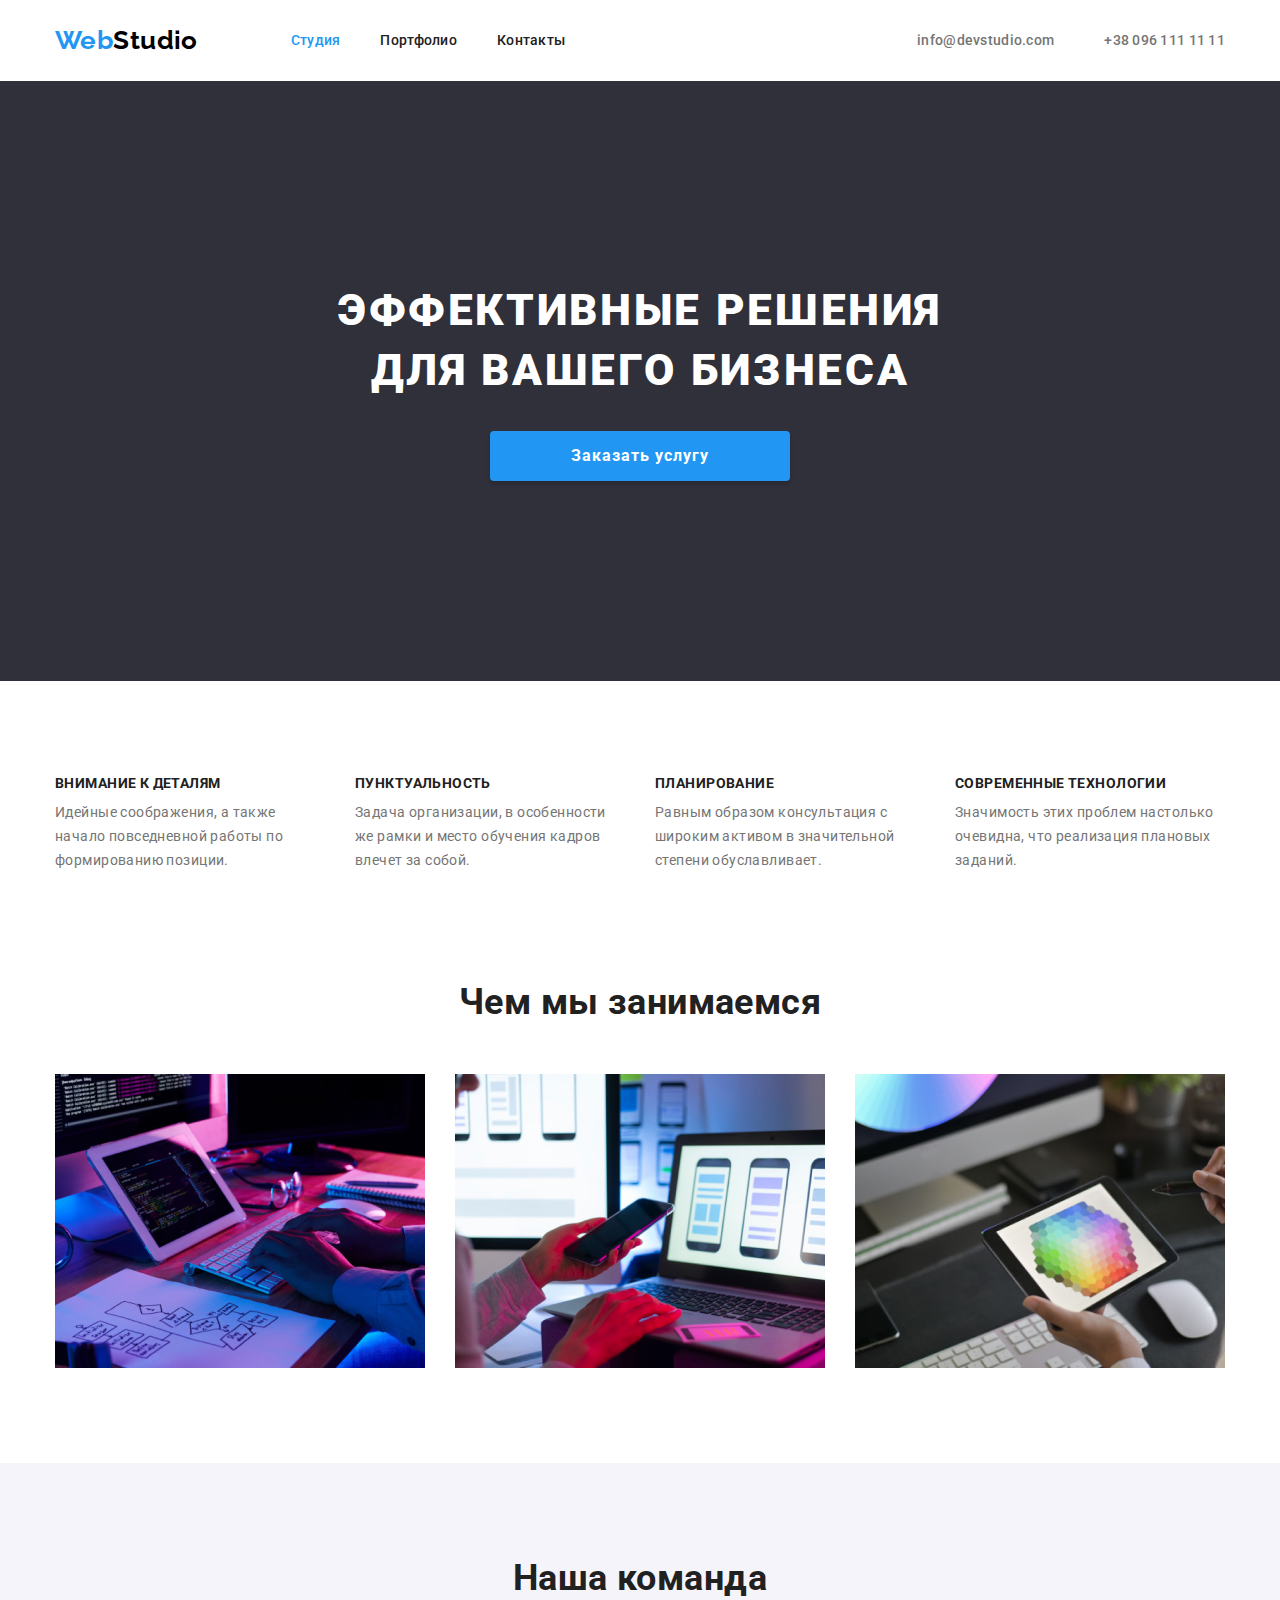
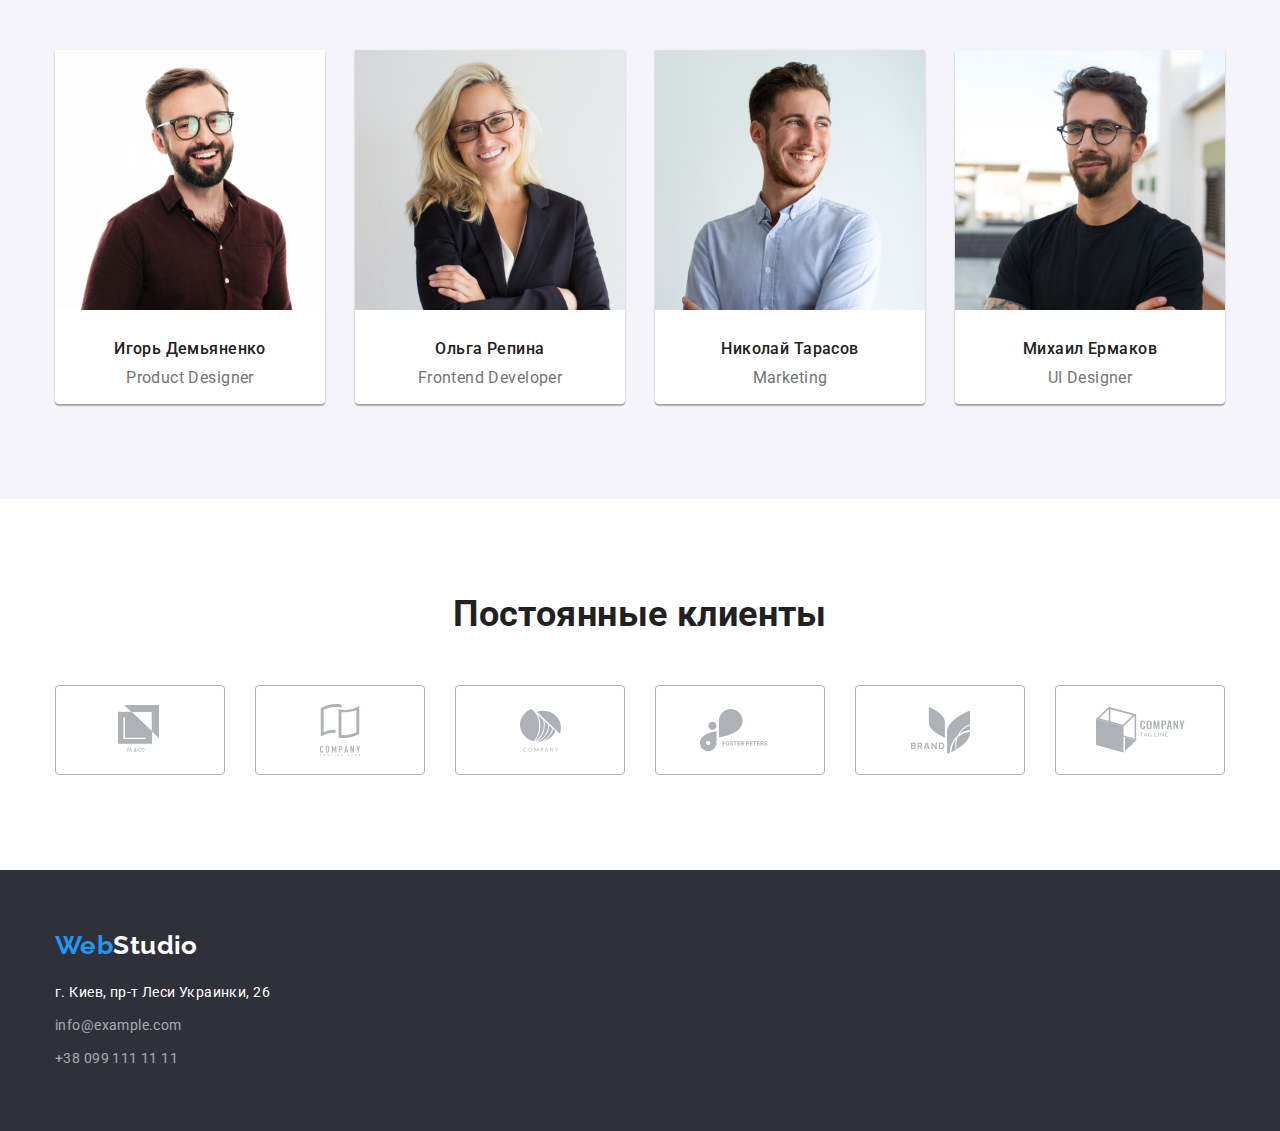
==== index.html @ 456f7685 "1" ====
<!DOCTYPE html>
<html lang="ru">
  <head>
    <meta charset="UTF-8" />
    <meta name="viewport" content="width=device-width, initial-scale=1.0" />
    <title>Студия</title>
    <link href="https://fonts.googleapis.com/css2?family=Raleway:wght@700&family=Roboto:wght@400;500;700;900&display=swap"
      rel="stylesheet">
    <link rel="stylesheet" href="https://cdnjs.cloudflare.com/ajax/libs/modern-normalize/1.0.0/modern-normalize.css">
    <link rel="stylesheet" href="./css/styles.css">
  </head>
  <body>
    <!--Шапка сайта-->
    <header class="header">
      <div class="container header-container">
        <nav class="navigation">
          <a href="./index.html" class="logo-header"><span class="accent-logo">Web</span>Studio</a>
          <ul class="site-nav list">
            <li class="site-nav-item">
              <a href="./index.html" class="link current">Студия</a>
            </li>
            <li class="site-nav-item">
              <a href="./portfolio.html" class="link">Портфолио</a>
            </li>
            <li class="site-nav-item">
              <a href="" class="link">Контакты</a>
            </li>          
          </ul>
        </nav>
        <ul class="contacts-header list">
          <li class="contacts-header-item"><a href="mailto:info@devstudio.com" class="link">info@devstudio.com</a></li>
          <li class="contacts-header-item"><a href="tel:+380961111111" class="link">+38 096 111 11 11</a></li>
        </ul>
      </div>
    </header>
    <main>
      <!--Герой-->
      <section class="section-hero">
        <h1 class="hero-title">
          Эффективные решения<br />
          для вашего бизнеса
        </h1>
        <a href="" class="button-hero">Заказать услугу</a>
      </section>
      <!--Особенности (скрытый заголовок )-->
      <section class="section">
        <div class="container">
          <h2 class="visually-hidden">особенности</h2>
          <ul class="features list">
            <li class="features-item">
              <h3 class="title">Внимание к деталям</h3>
              <p class="features-text">
                Идейные соображения, а также начало повседневной работы по
                формированию позиции.
              </p>
            </li>
            <li class="features-item">
              <h3 class="title">Пунктуальность</h3>
              <p class="features-text">
                Задача организации, в особенности же рамки и место обучения кадров
                влечет за собой.
              </p>
            </li>
            <li class="features-item">
              <h3 class="title">Планирование</h3>
              <p class="features-text">
                Равным образом консультация с широким активом в значительной
                степени обуславливает.
              </p>
            </li>
            <li class="features-item">
              <h3 class="title">Современные технологии</h3>
              <p class="features-text">
                Значимость этих проблем настолько очевидна, что реализация
                плановых заданий.
              </p>
            </li>
          </ul>
        </div>
      </section>
      <!--Чем мы занимаемся-->
      <section class="section work">
        <div class="container">      
          <h2 class="section-title">Чем мы занимаемся</h2>
          <ul class="list work-grid">
            <li class="grid-item work-item">
              <img
                src="./images/what-are-we-doing-1.jpg"
                alt="верстка сайтов"
                width="370"
                height="294"
              />
            </li>
            <li class="grid-item work-item">
              <img
                src="./images/what-are-we-doing-2.jpg"
                alt="дизайн для мобильных приложений"
                width="370"
                height="294"
              />
            </li>
            <li class="grid-item work-item">
              <img
                src="./images/what-are-we-doing-3.jpg"
                alt="цветовой дизайн"
                width="370"
                height="294"
              />
            </li>
          </ul>
        </div>
      </section>
      <!--наша команда-->
      <section class="section team">
        <div class="container">
          <h2 class="section-title">Наша команда</h2>
          <ul class="list team-grid">
            <li class="team-card  team-item">
              <img
                src="./images/our-team-1.jpg"
                alt="фото игоря демьяненко"
                width="270"
                height="260" class="team-img"
              />
              <h3 class="team-name">Игорь Демьяненко</h3>
              <p class="position">Product Designer</p>
            </li>
            <li class="team-card team-item">
              <img
                src="./images/our-team-2.jpg"
                alt="фото ольги репиной"
                width="270"
                height="260" class="team-img"
              />
              <h3 class="team-name">Ольга Репина</h3>
              <p class="position">Frontend Developer</p>
            </li>
            <li class="team-card  teamitem">
              <img
                src="./images/our-team-3.jpg"
                alt="фото николая тарасова"
                width="270"
                height="260" class="team-img"
              />
              <h3 class="team-name">Николай Тарасов</h3>
              <p class="position">Marketing</p>
            </li>
            <li class="team-card team-item">
              <img
                src="./images/our-team-4.jpg"
                alt="фото михаила ермакова"
                width="270"
                height="260" class="team-img"
              />
              <h3 class="team-name">Михаил Ермаков</h3>
              <p class="position">UI Designer</p>
            </li>
          </ul>
        </div>
      </section>
      <!-- клиенты -->
      <section class="section clients">
        <div class="container">
          <h2 class="section-title">Постоянные клиенты</h2>
          <ul class="list clients-flex">
            <li class="clients-items"><a href=""><img src="./images/logo 1.svg" alt="лого ya&co"></a></li>
            <li class="clients-items"><a href=""><img src="./images/logo 2.svg" alt="лого company tagline here"></a></li>
            <li class="clients-items"><a href=""><img src="./images/logo 3.svg" alt="лого company"></a></li>
            <li class="clients-items"><a href=""><img src="./images/logo 4.svg" alt="лого foster peters"></a></li>
            <li class="clients-items"><a href=""><img src="./images/logo 5.svg" alt="лого brand"></a></li>
            <li class="clients-items"><a href=""><img src="./images/logo 6.svg" alt="лого company tag line"></a></li>
          </ul>
        </div>  
      </section>
    </main>
    <!--Футер-->
    <footer class="footer">
      <div class="container"> 
        <a href="./index.html" class="logo-footer"><span class="accent-logo">Web</span>Studio</a>
        <address class="address-footer">
          <p class="address address-footer-item">г. Киев, пр-т Леси Украинки, 26</p>
          <a href="mailto:info@devstudio.com" class="link address-footer-item">info@example.com</a>
          <a href="tel:+380961111111" class="link address-footer-item">+38 099 111 11 11</a>
        </address>
      </div>
    </footer>
  </body>
</html>
---- css/styles.css ----
html {
  box-sizing: border-box;
}
*,
*::before,
*::after {
  box-sizing: inherit;
}

img {
  display: block;
  max-width: 100%;
  height: auto;
}

h1,
h2,
h3,
p {
  margin-top: 0;
}

:root {
  --text-color: #757575;
  --title-text-color: #212121;
  --bg-dark-color: #2f303a;
  --bg-team-portfolio-filters: #f5f4fa;
  --bg-color: #ffffff;
  --footer-contacts: rgba(255, 255, 255, 0.6);
  --accent-color: #2196f3;
  --hero-text-color: #ffffff;
  --white-logo: #ffffff;
  --black-logo: #000000;
  --lain-color: #ececec;
  --clients-color: #afb1b8;
}

.visually-hidden {
  position: absolute !important;
  clip: rect(1px 1px 1px 1px);
  clip: rect(1px, 1px, 1px, 1px);
  padding: 0 !important;
  border: 0 !important;
  height: 1px !important;
  width: 1px !important;
  overflow: hidden;
}

body {
  background-color: var(--bg-color);
  color: var(--text-color);

  font-family: roboto, sans-serif;
  letter-spacing: 0.03em;
  font-size: 14px;
  line-height: 1.71;
}
.list {
  padding: 0;
  margin: 0;
  list-style: none;
}

.container {
  width: 1200px;
  padding-left: 15px;
  padding-right: 15px;
  margin-right: auto;
  margin-left: auto;
}

/* header */

.header {
  padding-top: 25px;
  padding-bottom: 25px;
}

.lain-header {
  border-bottom: 1px solid var(--lain-color);
}

.header-container {
  display: flex;
  justify-content: space-between;
  align-items: center;
  border-color: #2d1e79;
}

.navigation {
  display: flex;
  align-items: center;
}
.logo-header {
  margin-right: 93px;

  color: var(--black-logo);

  font-family: raleway, sans-serif;
  font-weight: 700;
  font-size: 26px;
  line-height: 1.19;
  text-decoration: none;
}

.accent-logo {
  color: var(--accent-color);
}

.site-nav {
  display: inline-flex;
}

.site-nav-item:not(:last-child) {
  margin-right: 40px;
}

.site-nav .link {
  color: var(--title-text-color);

  font-weight: 500;
  font-size: 14px;
  line-height: 1.14;
  letter-spacing: 0.02em;
  text-decoration: none;
}
.site-nav .link:hover,
.site-nav .link:focus {
  color: var(--accent-color);
}
.site-nav .link.current {
  color: var(--accent-color);
}

.contacts-header {
  display: flex;
}

.contacts-header-item:not(:last-child) {
  margin-right: 50px;
}
.contacts-header .link {
  color: var(--text-color);

  font-weight: 500;
  font-size: 14px;
  line-height: 1.14;
  letter-spacing: 0.02em;
  text-decoration: none;
}
.contacts-header .link:hover,
.contacts-header .link:focus {
  color: var(--accent-color);
}

/* footer */
.footer {
  padding-top: 60px;
  padding-bottom: 60px;

  background-color: var(--bg-dark-color);

  font-size: 14px;
  line-height: 1.71;
}

.logo-footer {
  display: inline-block;
  margin-bottom: 20px;

  color: var(--white-logo);

  font-family: raleway, sans-serif;
  font-weight: 700;
  font-size: 26px;
  line-height: 1.19;
  text-decoration: none;
}

.address {
  color: #ffffff;

  font-style: normal;
}
.address-footer {
  display: flex;
  flex-direction: column;
}

.address-footer-item:not(:last-child) {
  margin-bottom: 9px;
}
.address-footer .link {
  color: var(--footer-contacts);

  text-decoration: none;
  font-style: normal;
}

.address-footer .link:hover,
.address-footer .link:focus {
  color: var(--accent-color);
}

/* Стили для "Студия" */

/* HERO */
.section-hero {
  padding-top: 200px;
  padding-bottom: 200px;

  background-color: var(--bg-dark-color);

  text-align: center;
}
.hero-title {
  margin-top: 0;
  margin-bottom: 30px;

  color: var(--hero-text-color);

  font-weight: 900;
  font-size: 44px;
  line-height: 1.36;
  letter-spacing: 0.06em;
  text-transform: uppercase;
}
.button-hero {
  display: inline-block;
  padding: 10px 32px;
  box-shadow: 0px 4px 4px rgba(0, 0, 0, 0.15);
  border-radius: 4px;
  min-width: 300px;

  color: var(--hero-text-color);
  background-color: var(--accent-color);

  font-weight: 700;
  font-size: 16px;
  line-height: 1.87;
  align-items: center;
  letter-spacing: 0.06em;
  text-decoration: none;
}

/* Section */

.section {
  padding-bottom: 95px;
  padding-top: 95px;
}

.section-title {
  margin-bottom: 50px;

  color: var(--title-text-color);

  font-weight: 700;
  font-size: 36px;
  line-height: 1.16;
  text-align: center;
}

/* Features */
.features {
  display: flex;
}

.features-item:not(:last-child) {
  margin-right: 30px;
}

.features .title {
  margin-bottom: 10px;

  color: var(--title-text-color);

  font-weight: 700;
  font-size: 14px;
  line-height: 1.14;
  text-transform: uppercase;
}
.features-text {
  max-width: 270px;
}
/* work */

.work {
  padding-top: 0;
}
.work-grid {
  display: flex;
  flex-wrap: wrap;
  margin-left: -30px;
}

.grid-item {
  margin-left: 30px;
}

.work-item {
  flex-basis: calc(100% / 3 - 30px);
}
/* Team */

.team {
  background: var(--bg-team-portfolio-filters);
}

.team-grid {
  display: flex;
  flex-wrap: wrap;
  margin-left: -30px;
}

.team-card {
  margin-left: 30px;

  background-color: var(--bg-color);
  box-shadow: 0px 1px 3px rgba(0, 0, 0, 0.12), 0px 1px 1px rgba(0, 0, 0, 0.14),
    0px 2px 1px rgba(0, 0, 0, 0.2);
  border-radius: 0px 0px 4px 4px;
}

.team-item {
  flex-basis: calc(100% / 4 - 30px);
}

.team .team-name {
  margin-bottom: 10px;
  color: var(--title-text-color);

  font-weight: 500;
  font-size: 16px;
  line-height: 1.18;
  text-align: center;
}

.team .position {
  font-size: 16px;
  line-height: 1.18;
  text-align: center;
}

.team-img {
  margin-bottom: 30px;
}

/* clients */

.clients-flex {
  display: flex;
  align-items: center;
  justify-content: space-between;
}

.clients-items {
  width: 170px;
  height: 90px;

  border: 1px solid var(--clients-color);
  border-radius: 4px;
  display: flex;
  justify-content: center;
  align-items: center;
}

/* Стили для "Портфолио" */

/* button */

.button-container {
  display: flex;
  justify-content: center;
  padding-bottom: 50px;
}

.dutton-item {
  margin-right: 8px;
}
.button-filter {
  padding: 6px 22px;
  min-width: 73px;
  border-radius: 4px;
  border: 1px solid transparent;

  background-color: var(--bg-team-portfolio-filters);

  color: var(--title-text-color);
  font-family: inherit;
  font-weight: 500;
  font-size: 16px;
}

.button-filter:hover,
.button-filter:focus {
  background-color: var(--accent-color);
  color: #ffffff;
}

.underlain {
  text-decoration: none;
}

.projects {
  color: var(--title-text-color);

  font-weight: 700;
  font-size: 18px;
  line-height: 2;
  letter-spacing: 0.06em;
}

.block-text {
  padding: 20px 24px;

  border: 1px solid var(--lain-color);
  border-top: none;
}

.categories {
  color: var(--text-color);

  font-size: 16px;
  line-height: 1.87;
  letter-spacing: 0.03em;
}

.flex-container {
  display: flex;
  flex-wrap: wrap;
}

.flex-element {
  width: calc((100% - 60px) / 3);
  margin-right: 30px;
  margin-bottom: 30px;
}

.flex-element:nth-child(3n) {
  margin-right: 0;
}

.flex-element:nth-last-child(-n + 3) {
  margin-bottom: 0px;
}
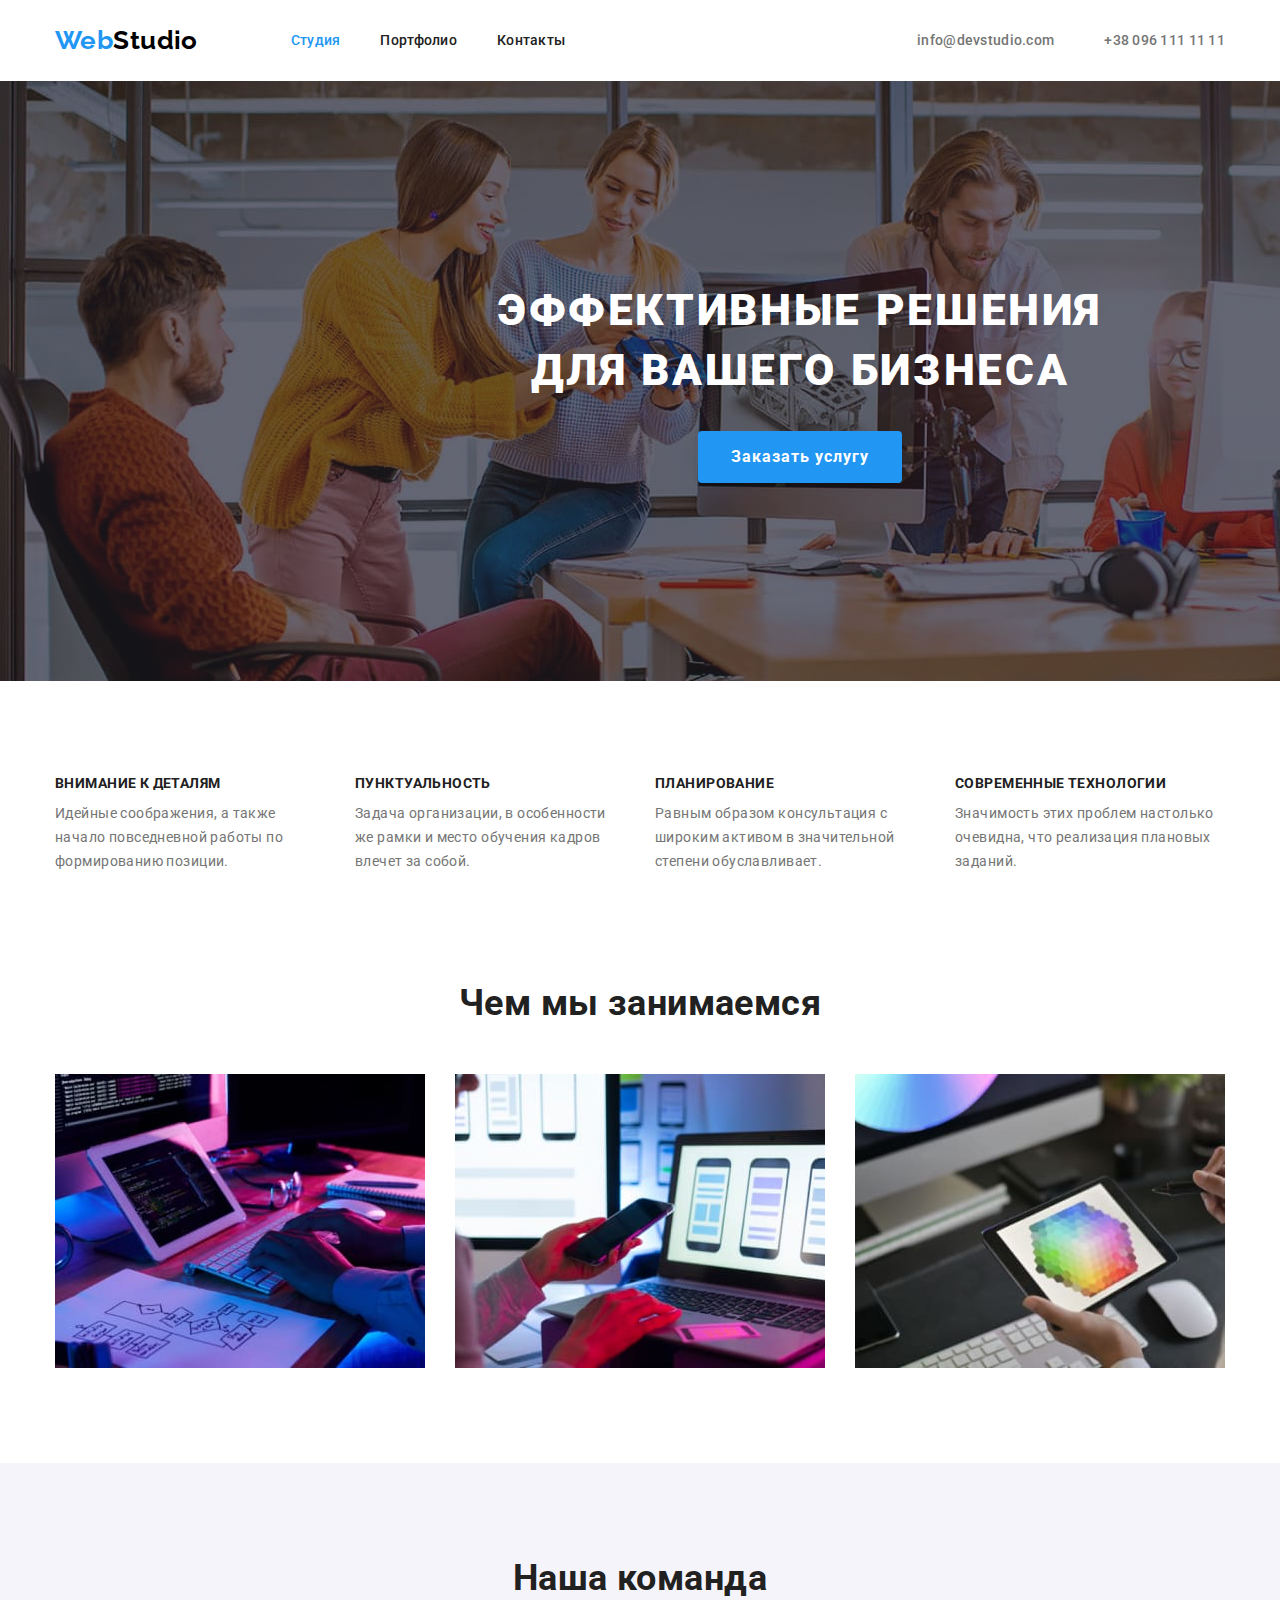
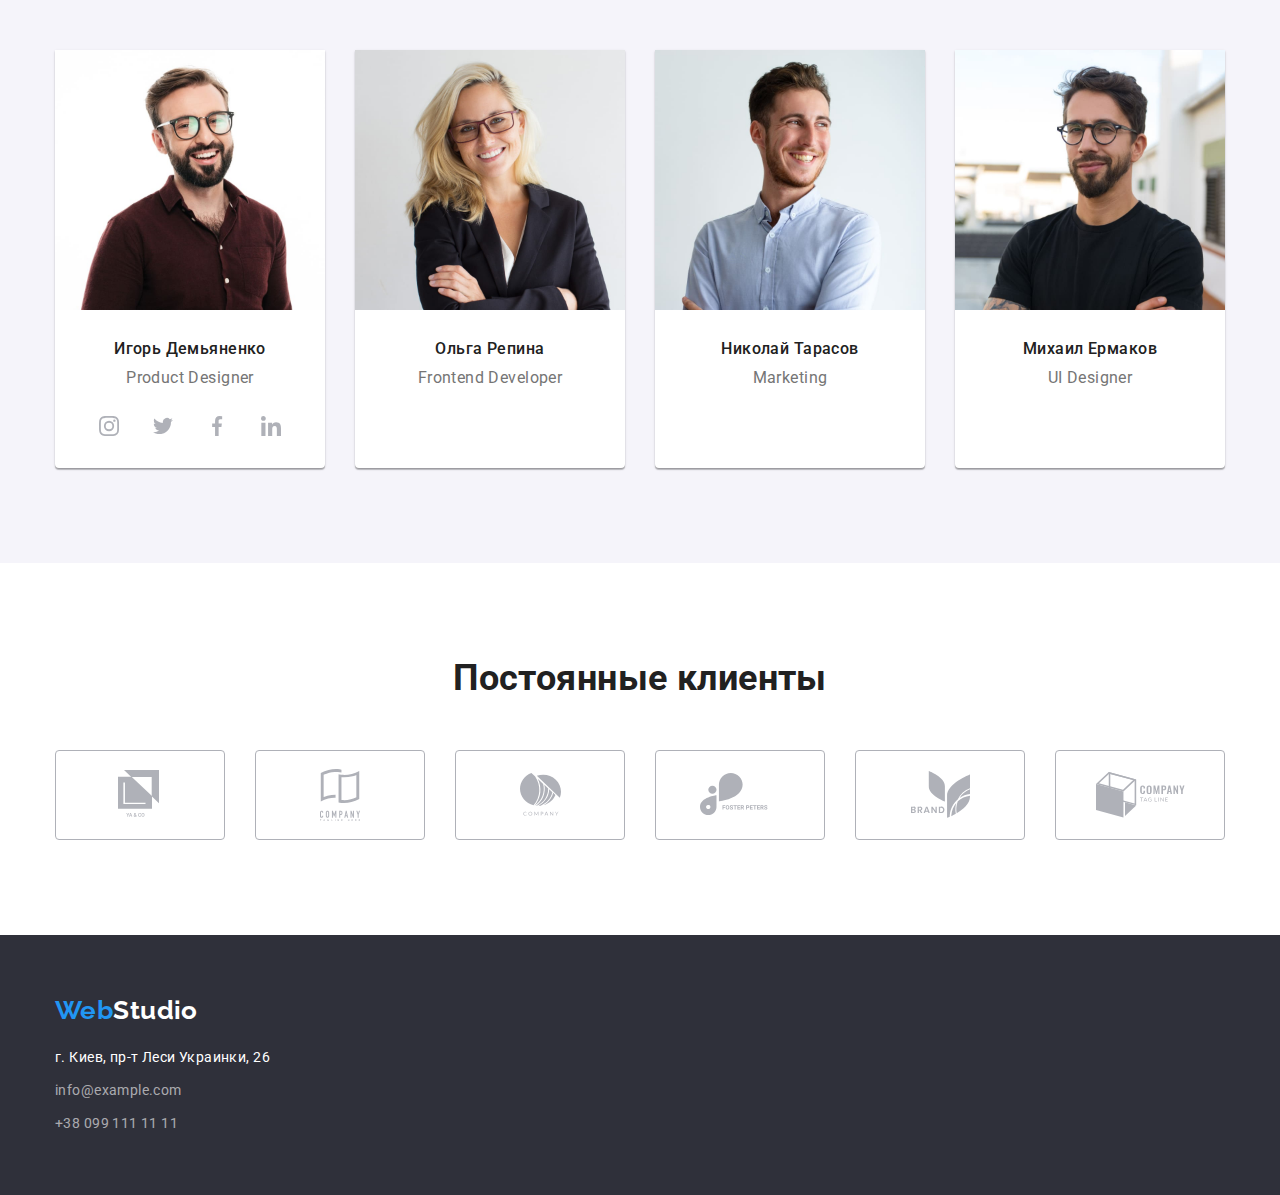
==== commit 802e9156: "2" ====
--- a/index.html
+++ b/index.html
@@ -40,7 +40,8 @@
           Эффективные решения<br />
           для вашего бизнеса
         </h1>
-        <a href="" class="button-hero">Заказать услугу</a>
+        <button type="button" class="button-hero">Заказать услугу</button>
+        <!-- <a href="" class="button-hero">Заказать услугу</a> -->
       </section>
       <!--Особенности (скрытый заголовок )-->
       <section class="section">
@@ -124,6 +125,36 @@
               />
               <h3 class="team-name">Игорь Демьяненко</h3>
               <p class="position">Product Designer</p>
+              <ul class="list social-icons">
+                <li class="social-icons-item">
+                  <a class="social-icons-link" href="https://instagram.com/" target="_blank" rel="noopener noreferer" aria-label="Instagram">
+                    <svg class="social-icons-svg">
+                      <use href="./images/symbol-defs.svg#icon-instagram"></use>
+                    </svg>
+                  </a>
+                </li>
+                <li class="social-icons-item">
+                  <a class="social-icons-link" href="https://twitter.com/" target="_blank" rel="noopener noreferer" aria-label="Twitter">
+                    <svg class="social-icons-svg">
+                      <use href="./images/symbol-defs.svg#icon-twitter"></use>
+                    </svg>
+                  </a>
+                </li>
+                <li class="social-icons-item">
+                  <a class="social-icons-link" href="https://facebook.com/" target="_blank" rel="noopener noreferer" aria-label="Facebook">
+                    <svg class="social-icons-svg">
+                      <use href="./images/symbol-defs.svg#icon-facebook"></use>
+                    </svg>
+                  </a>
+                </li>
+                <li class="social-icons-item">
+                  <a class="social-icons-link" href="https://linkedin.com/" target="_blank" rel="noopener noreferer" aria-label="Linkedin">
+                    <svg class="social-icons-svg">
+                      <use href="./images/symbol-defs.svg#icon-linkedin"></use>
+                    </svg>
+                  </a>
+                </li>
+              </ul>
             </li>
             <li class="team-card team-item">
               <img
--- a/css/styles.css
+++ b/css/styles.css
@@ -11,6 +11,8 @@
   display: block;
   max-width: 100%;
   height: auto;
+  object-fit: cover;
+  object-position: top center;
 }
 
 h1,
@@ -26,6 +28,7 @@
   --bg-dark-color: #2f303a;
   --bg-team-portfolio-filters: #f5f4fa;
   --bg-color: #ffffff;
+  --bg-hero: #c4c4c4;
   --footer-contacts: rgba(255, 255, 255, 0.6);
   --accent-color: #2196f3;
   --hero-text-color: #ffffff;
@@ -206,10 +209,23 @@
 
 /* HERO */
 .section-hero {
+  height: 600px;
+  min-width: 1600px;
+  margin-left: auto;
+  margin-right: auto;
   padding-top: 200px;
   padding-bottom: 200px;
 
-  background-color: var(--bg-dark-color);
+  background-color: var(--bg-hero);
+  background-image: linear-gradient(
+      to top,
+      hsla(235, 10%, 21%, 0.4),
+      hsla(235, 10%, 21%, 0.4)
+    ),
+    url(../images/bg-fon.jpg);
+  background-repeat: no-repeat;
+  background-position: center, center;
+  background-size: cover, cover;
 
   text-align: center;
 }
@@ -226,11 +242,11 @@
   text-transform: uppercase;
 }
 .button-hero {
-  display: inline-block;
   padding: 10px 32px;
   box-shadow: 0px 4px 4px rgba(0, 0, 0, 0.15);
+  border: 1px solid transparent;
   border-radius: 4px;
-  min-width: 300px;
+  min-width: 200px;
 
   color: var(--hero-text-color);
   background-color: var(--accent-color);
@@ -240,7 +256,6 @@
   line-height: 1.87;
   align-items: center;
   letter-spacing: 0.06em;
-  text-decoration: none;
 }
 
 /* Section */
@@ -442,5 +457,36 @@
 }
 
 .flex-element:nth-last-child(-n + 3) {
-  margin-bottom: 0px;
-}
+  margin-bottom: 0;
+}
+
+.social-icons {
+  display: flex;
+  justify-content: center;
+  margin-bottom: 20px;
+}
+
+.social-icons-item:not(:last-child) {
+  margin-right: 10px;
+}
+
+.social-icons-link {
+  display: flex;
+  justify-content: center;
+  align-items: center;
+  width: 44px;
+  height: 44px;
+  background-color: var(--bg-color);
+  border-radius: 50%;
+}
+
+.social-icons-svg {
+  width: 20px;
+  height: 20px;
+  fill: var(--clients-color);
+}
+
+.social-icons-link:hover .social-icons-svg,
+.social-icons-link:focus .social-icons-svg {
+  fill: var(--accent-color);
+}
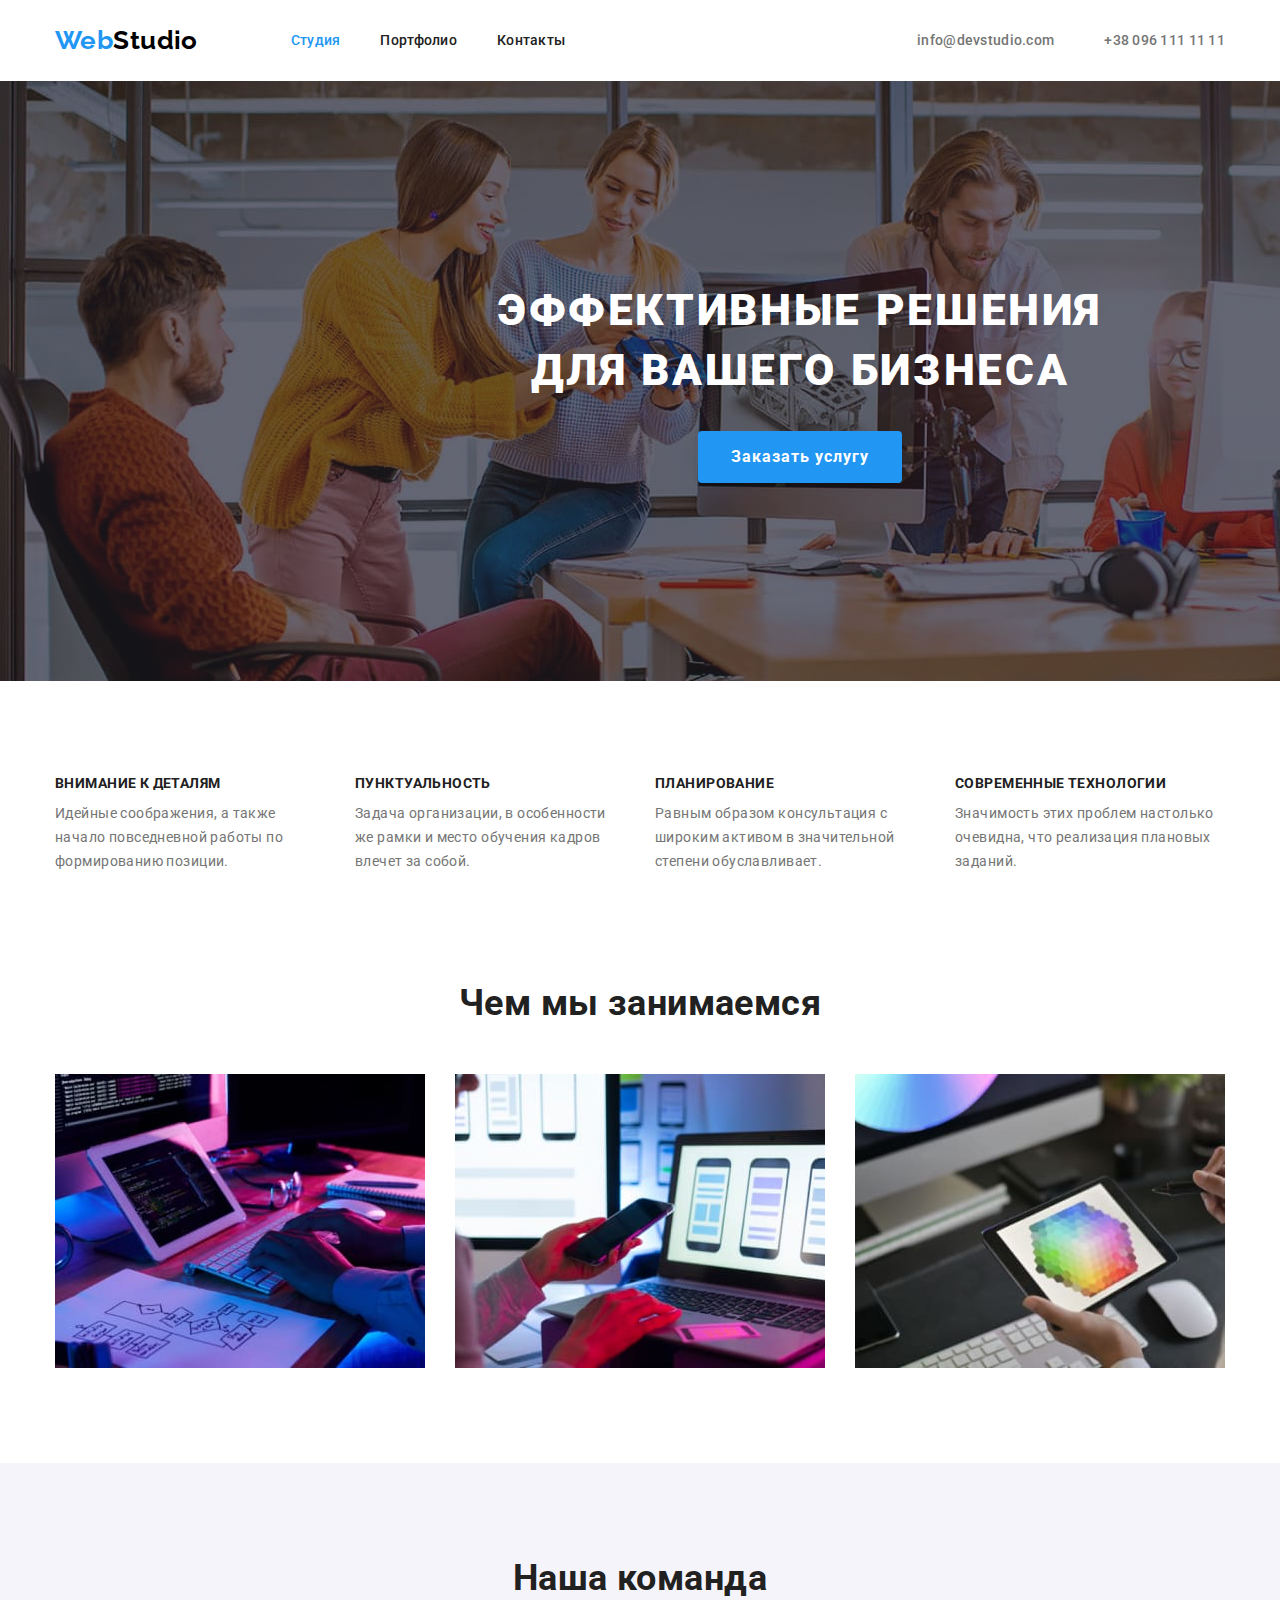
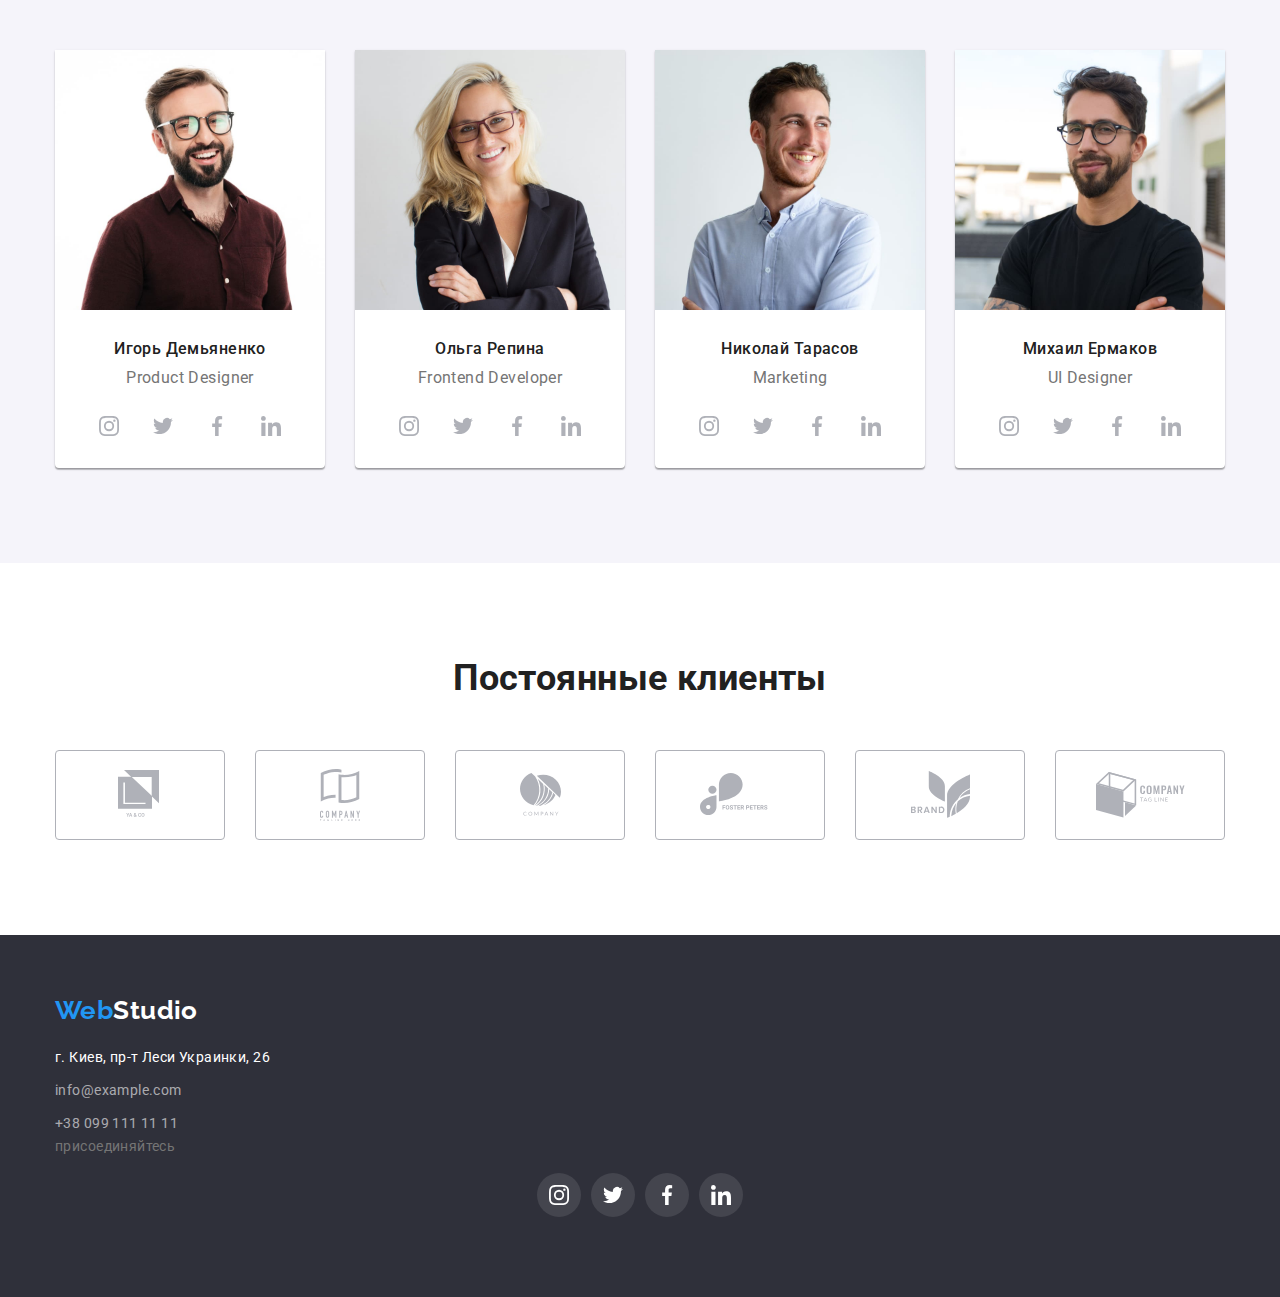
==== commit 96aee961: "3" ====
--- a/index.html
+++ b/index.html
@@ -165,6 +165,40 @@
               />
               <h3 class="team-name">Ольга Репина</h3>
               <p class="position">Frontend Developer</p>
+              <ul class="list social-icons">
+                <li class="social-icons-item">
+                  <a class="social-icons-link" href="https://instagram.com/" target="_blank" rel="noopener noreferer"
+                    aria-label="Instagram">
+                    <svg class="social-icons-svg">
+                      <use href="./images/symbol-defs.svg#icon-instagram"></use>
+                    </svg>
+                  </a>
+                </li>
+                <li class="social-icons-item">
+                  <a class="social-icons-link" href="https://twitter.com/" target="_blank" rel="noopener noreferer"
+                    aria-label="Twitter">
+                    <svg class="social-icons-svg">
+                      <use href="./images/symbol-defs.svg#icon-twitter"></use>
+                    </svg>
+                  </a>
+                </li>
+                <li class="social-icons-item">
+                  <a class="social-icons-link" href="https://facebook.com/" target="_blank" rel="noopener noreferer"
+                    aria-label="Facebook">
+                    <svg class="social-icons-svg">
+                      <use href="./images/symbol-defs.svg#icon-facebook"></use>
+                    </svg>
+                  </a>
+                </li>
+                <li class="social-icons-item">
+                  <a class="social-icons-link" href="https://linkedin.com/" target="_blank" rel="noopener noreferer"
+                    aria-label="Linkedin">
+                    <svg class="social-icons-svg">
+                      <use href="./images/symbol-defs.svg#icon-linkedin"></use>
+                    </svg>
+                  </a>
+                </li>
+              </ul>
             </li>
             <li class="team-card  teamitem">
               <img
@@ -175,6 +209,40 @@
               />
               <h3 class="team-name">Николай Тарасов</h3>
               <p class="position">Marketing</p>
+              <ul class="list social-icons">
+                <li class="social-icons-item">
+                  <a class="social-icons-link" href="https://instagram.com/" target="_blank" rel="noopener noreferer"
+                    aria-label="Instagram">
+                    <svg class="social-icons-svg">
+                      <use href="./images/symbol-defs.svg#icon-instagram"></use>
+                    </svg>
+                  </a>
+                </li>
+                <li class="social-icons-item">
+                  <a class="social-icons-link" href="https://twitter.com/" target="_blank" rel="noopener noreferer"
+                    aria-label="Twitter">
+                    <svg class="social-icons-svg">
+                      <use href="./images/symbol-defs.svg#icon-twitter"></use>
+                    </svg>
+                  </a>
+                </li>
+                <li class="social-icons-item">
+                  <a class="social-icons-link" href="https://facebook.com/" target="_blank" rel="noopener noreferer"
+                    aria-label="Facebook">
+                    <svg class="social-icons-svg">
+                      <use href="./images/symbol-defs.svg#icon-facebook"></use>
+                    </svg>
+                  </a>
+                </li>
+                <li class="social-icons-item">
+                  <a class="social-icons-link" href="https://linkedin.com/" target="_blank" rel="noopener noreferer"
+                    aria-label="Linkedin">
+                    <svg class="social-icons-svg">
+                      <use href="./images/symbol-defs.svg#icon-linkedin"></use>
+                    </svg>
+                  </a>
+                </li>
+              </ul>
             </li>
             <li class="team-card team-item">
               <img
@@ -185,6 +253,40 @@
               />
               <h3 class="team-name">Михаил Ермаков</h3>
               <p class="position">UI Designer</p>
+              <ul class="list social-icons">
+                <li class="social-icons-item">
+                  <a class="social-icons-link" href="https://instagram.com/" target="_blank" rel="noopener noreferer"
+                    aria-label="Instagram">
+                    <svg class="social-icons-svg">
+                      <use href="./images/symbol-defs.svg#icon-instagram"></use>
+                    </svg>
+                  </a>
+                </li>
+                <li class="social-icons-item">
+                  <a class="social-icons-link" href="https://twitter.com/" target="_blank" rel="noopener noreferer"
+                    aria-label="Twitter">
+                    <svg class="social-icons-svg">
+                      <use href="./images/symbol-defs.svg#icon-twitter"></use>
+                    </svg>
+                  </a>
+                </li>
+                <li class="social-icons-item">
+                  <a class="social-icons-link" href="https://facebook.com/" target="_blank" rel="noopener noreferer"
+                    aria-label="Facebook">
+                    <svg class="social-icons-svg">
+                      <use href="./images/symbol-defs.svg#icon-facebook"></use>
+                    </svg>
+                  </a>
+                </li>
+                <li class="social-icons-item">
+                  <a class="social-icons-link" href="https://linkedin.com/" target="_blank" rel="noopener noreferer"
+                    aria-label="Linkedin">
+                    <svg class="social-icons-svg">
+                      <use href="./images/symbol-defs.svg#icon-linkedin"></use>
+                    </svg>
+                  </a>
+                </li>
+              </ul>
             </li>
           </ul>
         </div>
@@ -213,6 +315,43 @@
           <a href="mailto:info@devstudio.com" class="link address-footer-item">info@example.com</a>
           <a href="tel:+380961111111" class="link address-footer-item">+38 099 111 11 11</a>
         </address>
+        <div>
+          <p>присоединяйтесь</p>
+          <ul class="list social-icons">
+            <li class="social-icons-item">
+              <a class="social-icons-link-footer" href="https://instagram.com/" target="_blank" rel="noopener noreferer"
+                aria-label="Instagram">
+                <svg class="social-icons-svg-footer">
+                  <use href="./images/symbol-defs.svg#icon-instagram"></use>
+                </svg>
+              </a>
+            </li>
+            <li class="social-icons-item">
+              <a class="social-icons-link-footer" href="https://twitter.com/" target="_blank" rel="noopener noreferer"
+                aria-label="Twitter">
+                <svg class="social-icons-svg-footer">
+                  <use href="./images/symbol-defs.svg#icon-twitter"></use>
+                </svg>
+              </a>
+            </li>
+            <li class="social-icons-item">
+              <a class="social-icons-link-footer" href="https://facebook.com/" target="_blank" rel="noopener noreferer"
+                aria-label="Facebook">
+                <svg class="social-icons-svg-footer">
+                  <use href="./images/symbol-defs.svg#icon-facebook"></use>
+                </svg>
+              </a>
+            </li>
+            <li class="social-icons-item">
+              <a class="social-icons-link-footer" href="https://linkedin.com/" target="_blank" rel="noopener noreferer"
+                aria-label="Linkedin">
+                <svg class="social-icons-svg-footer">
+                  <use href="./images/symbol-defs.svg#icon-linkedin"></use>
+                </svg>
+              </a>
+            </li>
+          </ul>
+        </div>
       </div>
     </footer>
   </body>
--- a/css/styles.css
+++ b/css/styles.css
@@ -36,6 +36,7 @@
   --black-logo: #000000;
   --lain-color: #ececec;
   --clients-color: #afb1b8;
+  --social-link-footer: rgba(255, 255, 255, 0.1);
 }
 
 .visually-hidden {
@@ -486,7 +487,28 @@
   fill: var(--clients-color);
 }
 
+.social-icons-link:hover,
+.social-icons-link:focus {
+  background-color: var(--accent-color);
+}
+
 .social-icons-link:hover .social-icons-svg,
 .social-icons-link:focus .social-icons-svg {
-  fill: var(--accent-color);
-}
+  fill: var(--bg-color);
+}
+
+.social-icons-link-footer {
+  display: flex;
+  justify-content: center;
+  align-items: center;
+  width: 44px;
+  height: 44px;
+  background-color: var(--social-link-footer);
+  border-radius: 50%;
+}
+
+.social-icons-svg-footer {
+  width: 20px;
+  height: 20px;
+  fill: var(--bg-color);
+}
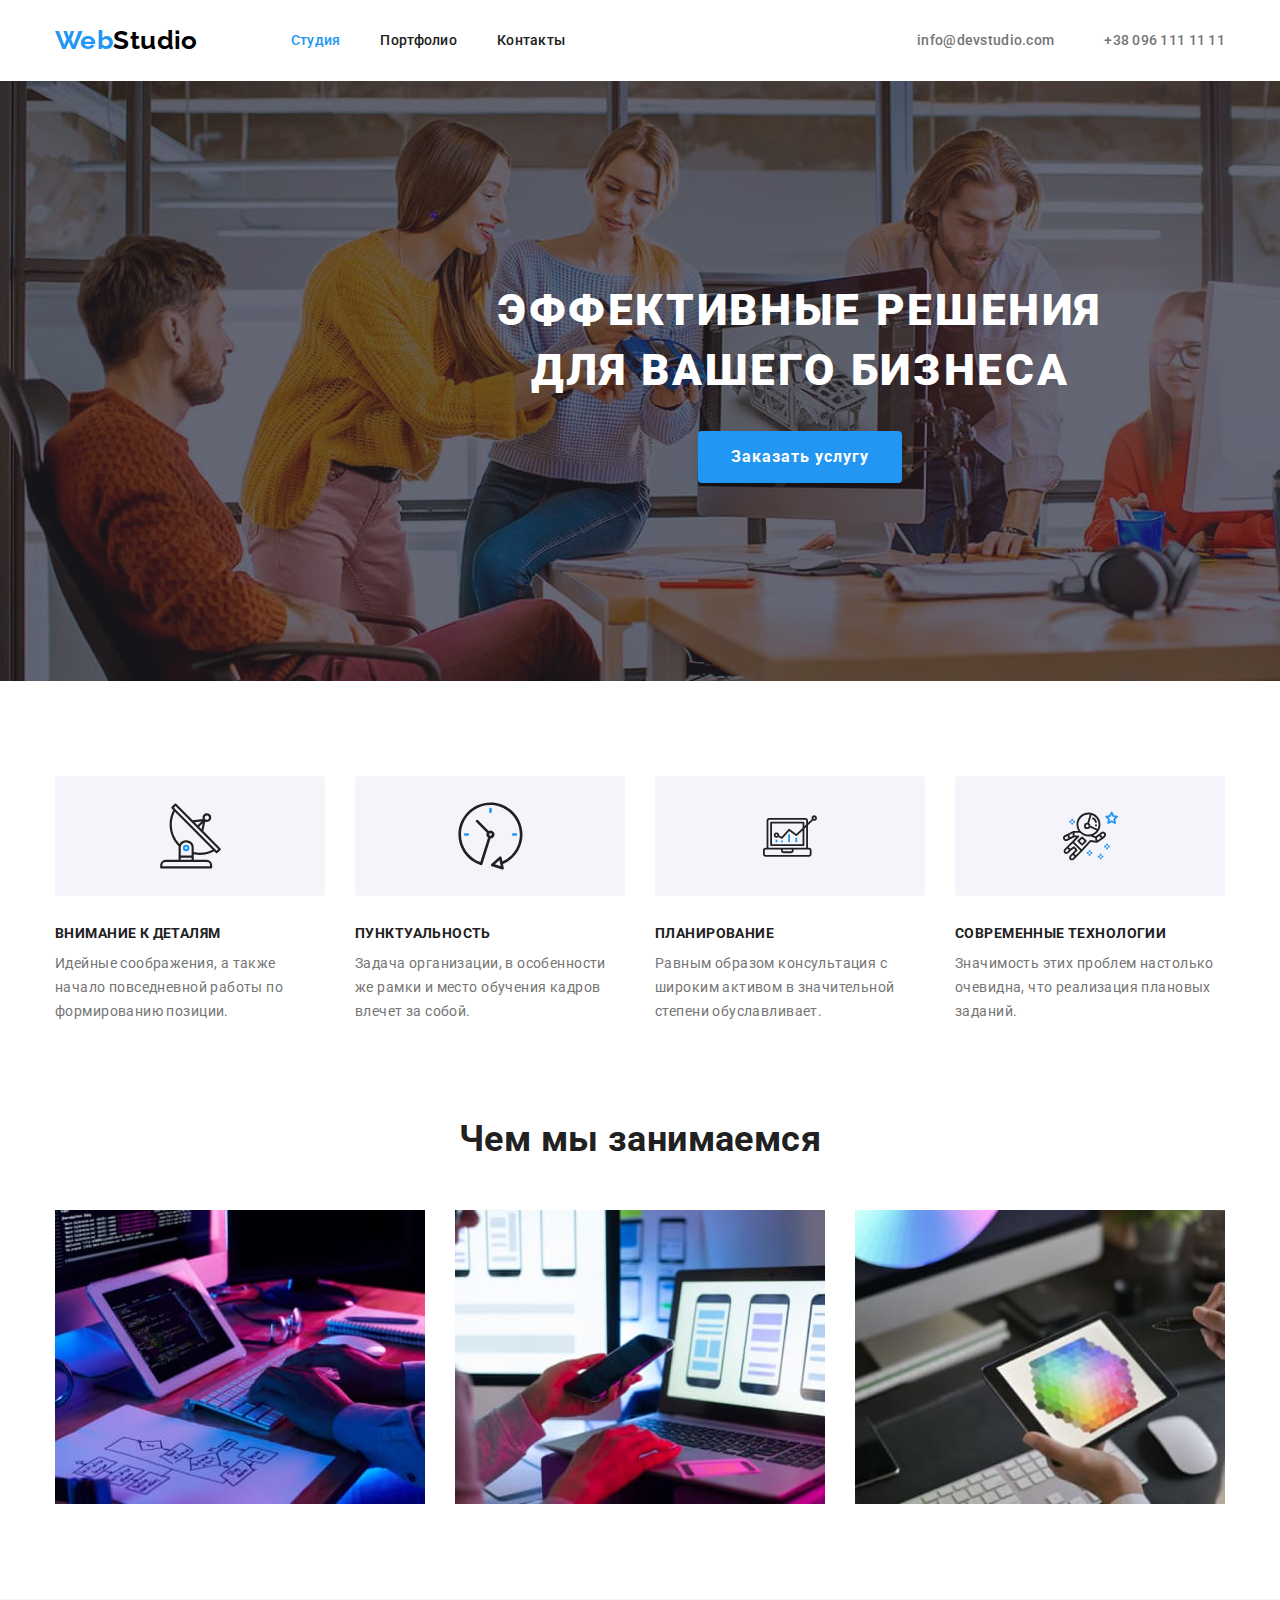
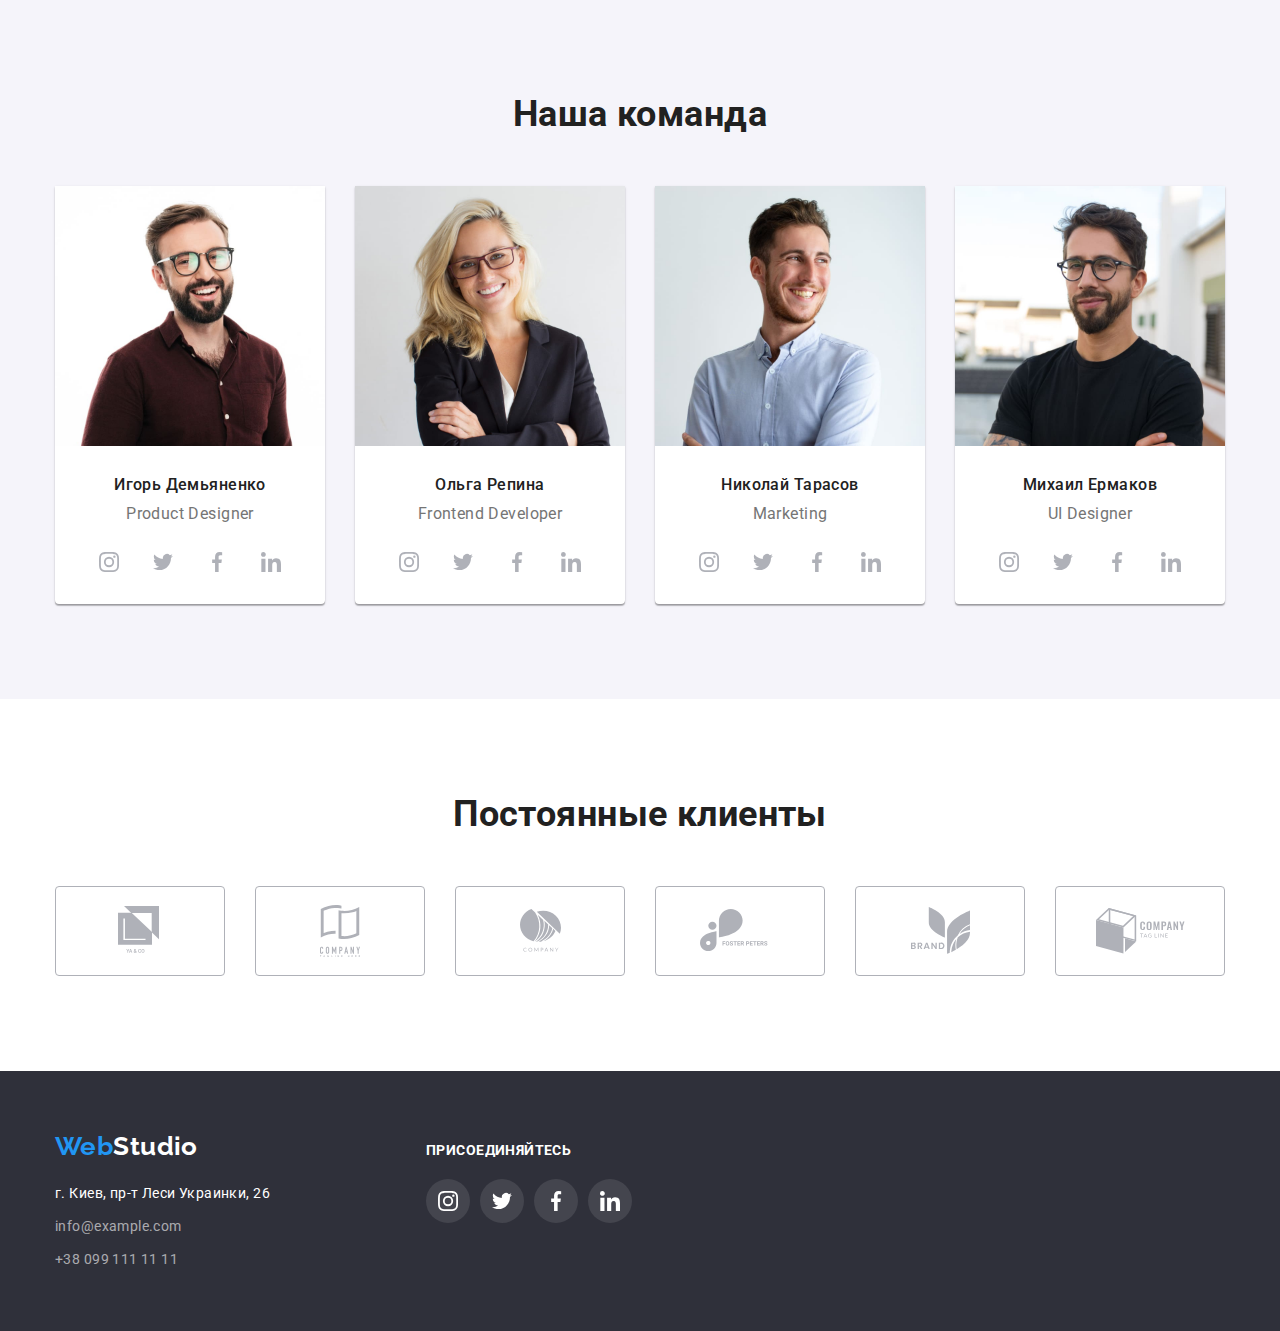
==== commit 358b4709: "4" ====
--- a/index.html
+++ b/index.html
@@ -36,12 +36,13 @@
     <main>
       <!--Герой-->
       <section class="section-hero">
-        <h1 class="hero-title">
-          Эффективные решения<br />
-          для вашего бизнеса
-        </h1>
-        <button type="button" class="button-hero">Заказать услугу</button>
-        <!-- <a href="" class="button-hero">Заказать услугу</a> -->
+        <div class="hero-text-box">
+          <h1 class="hero-title">
+            Эффективные решения<br />
+            для вашего бизнеса
+          </h1>
+          <button type="button" class="button-hero">Заказать услугу</button>
+        </div>
       </section>
       <!--Особенности (скрытый заголовок )-->
       <section class="section">
@@ -49,6 +50,11 @@
           <h2 class="visually-hidden">особенности</h2>
           <ul class="features list">
             <li class="features-item">
+              <div class="grey-box">
+                <svg width="65px" height="70px">
+                  <use href="./images/symbol-defs.svg#icon-antenna"></use>
+                </svg>
+              </div>
               <h3 class="title">Внимание к деталям</h3>
               <p class="features-text">
                 Идейные соображения, а также начало повседневной работы по
@@ -56,6 +62,11 @@
               </p>
             </li>
             <li class="features-item">
+              <div class="grey-box">
+                <svg width="67px" height="70px">
+                  <use href="./images/symbol-defs.svg#icon-clock"></use>
+                </svg>
+              </div>
               <h3 class="title">Пунктуальность</h3>
               <p class="features-text">
                 Задача организации, в особенности же рамки и место обучения кадров
@@ -63,6 +74,11 @@
               </p>
             </li>
             <li class="features-item">
+              <div class="grey-box">
+                <svg  width="70px" height="54px">
+                  <use href="./images/symbol-defs.svg#icon-diagram"></use>
+                </svg>
+              </div>
               <h3 class="title">Планирование</h3>
               <p class="features-text">
                 Равным образом консультация с широким активом в значительной
@@ -70,6 +86,11 @@
               </p>
             </li>
             <li class="features-item">
+              <div class="grey-box">
+                <svg  width="55px" height="60px">
+                  <use href="./images/symbol-defs.svg#icon-astronaut"></use>
+                </svg>
+              </div>
               <h3 class="title">Современные технологии</h3>
               <p class="features-text">
                 Значимость этих проблем настолько очевидна, что реализация
@@ -308,16 +329,18 @@
     </main>
     <!--Футер-->
     <footer class="footer">
-      <div class="container"> 
-        <a href="./index.html" class="logo-footer"><span class="accent-logo">Web</span>Studio</a>
-        <address class="address-footer">
-          <p class="address address-footer-item">г. Киев, пр-т Леси Украинки, 26</p>
-          <a href="mailto:info@devstudio.com" class="link address-footer-item">info@example.com</a>
-          <a href="tel:+380961111111" class="link address-footer-item">+38 099 111 11 11</a>
-        </address>
+      <div class="container footer-box"> 
         <div>
-          <p>присоединяйтесь</p>
-          <ul class="list social-icons">
+          <a href="./index.html" class="logo-footer"><span class="accent-logo">Web</span>Studio</a>
+          <address class="address-footer">
+            <p class="address address-footer-item">г. Киев, пр-т Леси Украинки, 26</p>
+            <a href="mailto:info@devstudio.com" class="link address-footer-item">info@example.com</a>
+            <a href="tel:+380961111111" class="link address-footer-item">+38 099 111 11 11</a>
+          </address>
+        </div>
+        <div class="footer-link-box">
+          <p class="footer-text">присоединяйтесь</p>
+          <ul class="list social-icons-footer">
             <li class="social-icons-item">
               <a class="social-icons-link-footer" href="https://instagram.com/" target="_blank" rel="noopener noreferer"
                 aria-label="Instagram">
--- a/css/styles.css
+++ b/css/styles.css
@@ -20,6 +20,7 @@
 h3,
 p {
   margin-top: 0;
+  margin-bottom: 0;
 }
 
 :root {
@@ -34,6 +35,7 @@
   --hero-text-color: #ffffff;
   --white-logo: #ffffff;
   --black-logo: #000000;
+  --grey: #f5f4fa;
   --lain-color: #ececec;
   --clients-color: #afb1b8;
   --social-link-footer: rgba(255, 255, 255, 0.1);
@@ -204,6 +206,54 @@
 .address-footer .link:hover,
 .address-footer .link:focus {
   color: var(--accent-color);
+}
+
+.footer-link-box {
+  padding-left: 156px;
+}
+
+.footer-text {
+  padding-bottom: 20px;
+
+  font-weight: 700;
+  font-size: 14px;
+  line-height: 1.14;
+  letter-spacing: 0.03em;
+  text-transform: uppercase;
+
+  color: var(--bg-color);
+}
+
+.social-icons-footer {
+  display: flex;
+  justify-content: center;
+  margin-bottom: 20px;
+}
+
+.social-icons-link-footer {
+  display: flex;
+  justify-content: center;
+  align-items: center;
+  width: 44px;
+  height: 44px;
+  background-color: var(--social-link-footer);
+  border-radius: 50%;
+}
+
+.social-icons-svg-footer {
+  width: 20px;
+  height: 20px;
+  fill: var(--bg-color);
+}
+
+.social-icons-link-footer:hover,
+.social-icons-link-footer:focus {
+  background-color: var(--accent-color);
+}
+
+.footer-box {
+  display: flex;
+  align-items: baseline;
 }
 
 /* Стили для "Студия" */
@@ -230,6 +280,10 @@
 
   text-align: center;
 }
+
+.hero-text-box {
+  align-items: center;
+}
 .hero-title {
   margin-top: 0;
   margin-bottom: 30px;
@@ -282,6 +336,18 @@
   display: flex;
 }
 
+.grey-box {
+  display: flex;
+  justify-content: center;
+  align-items: center;
+
+  background-color: var(--grey);
+  width: 270px;
+  height: 120px;
+  border-radius: 4px;
+  margin-bottom: 30px;
+}
+
 .features-item:not(:last-child) {
   margin-right: 30px;
 }
@@ -353,6 +419,8 @@
 }
 
 .team .position {
+  margin-bottom: 16px;
+
   font-size: 16px;
   line-height: 1.18;
   text-align: center;
@@ -496,19 +564,3 @@
 .social-icons-link:focus .social-icons-svg {
   fill: var(--bg-color);
 }
-
-.social-icons-link-footer {
-  display: flex;
-  justify-content: center;
-  align-items: center;
-  width: 44px;
-  height: 44px;
-  background-color: var(--social-link-footer);
-  border-radius: 50%;
-}
-
-.social-icons-svg-footer {
-  width: 20px;
-  height: 20px;
-  fill: var(--bg-color);
-}
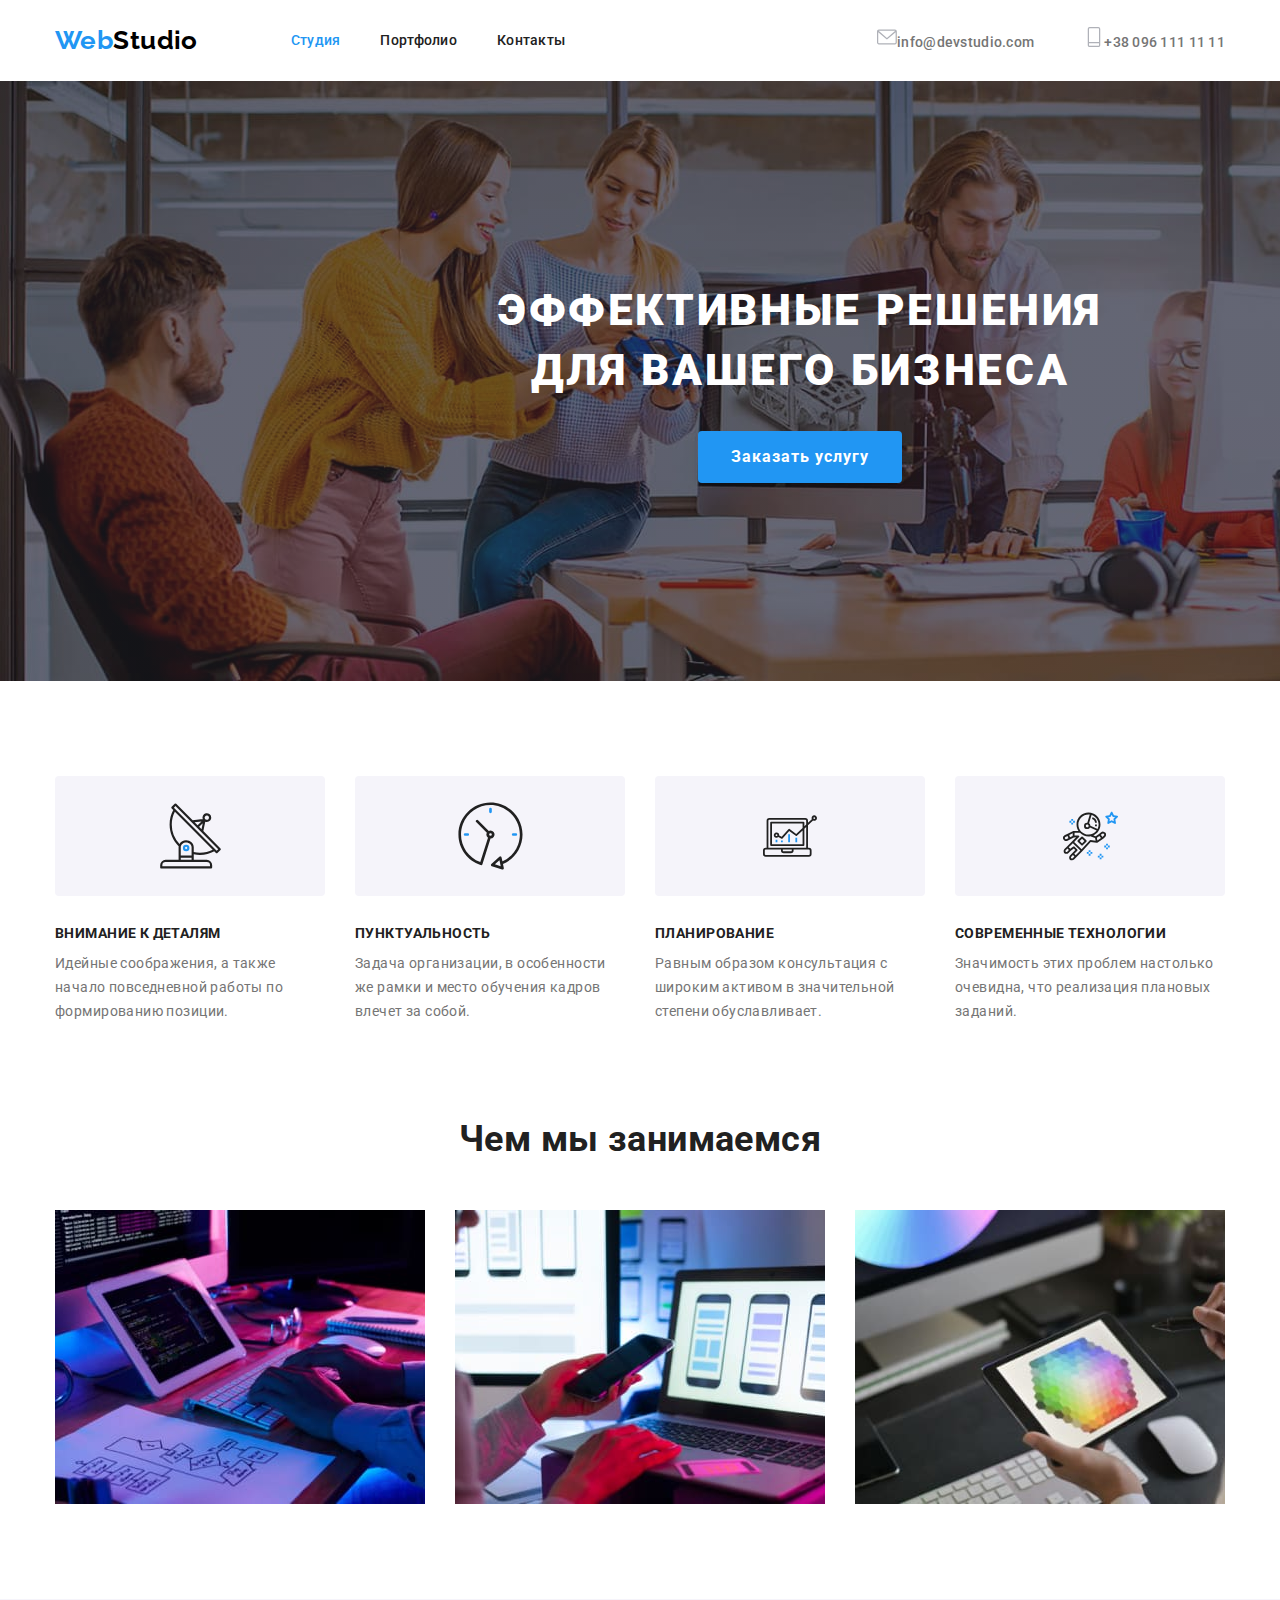
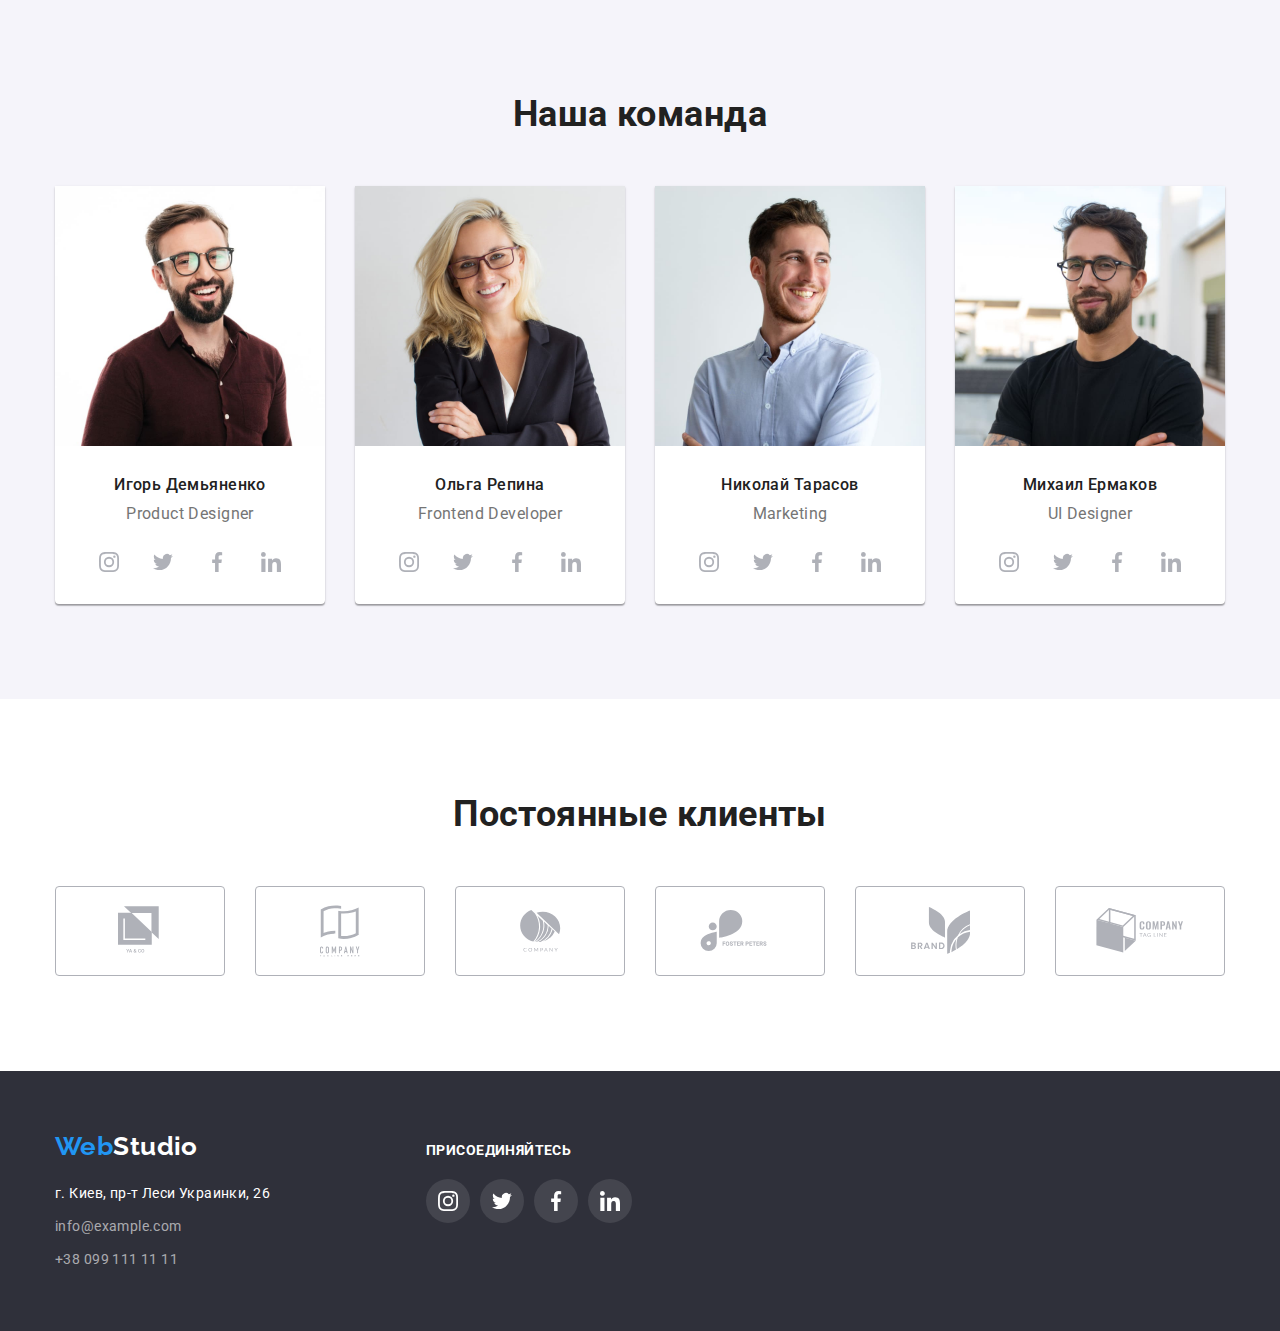
==== commit 179bc59a: "5" ====
--- a/index.html
+++ b/index.html
@@ -28,8 +28,17 @@
           </ul>
         </nav>
         <ul class="contacts-header list">
-          <li class="contacts-header-item"><a href="mailto:info@devstudio.com" class="link">info@devstudio.com</a></li>
-          <li class="contacts-header-item"><a href="tel:+380961111111" class="link">+38 096 111 11 11</a></li>
+          <li class="contacts-header-item">
+            <a href="mailto:info@devstudio.com" class="link">
+              <svg class="social-icons-svg">
+                <use href="./images/symbol-defs.svg#icon-mail"></use>
+            </svg>info@devstudio.com</a>
+          </li>
+          <li class="contacts-header-item">
+            <a href="tel:+380961111111" class="link">
+              <svg class="social-icons-svg">
+                <use href="./images/symbol-defs.svg#icon-phone"></use>
+            </svg>+38 096 111 11 11</a></li>
         </ul>
       </div>
     </header>
@@ -317,12 +326,48 @@
         <div class="container">
           <h2 class="section-title">Постоянные клиенты</h2>
           <ul class="list clients-flex">
-            <li class="clients-items"><a href=""><img src="./images/logo 1.svg" alt="лого ya&co"></a></li>
-            <li class="clients-items"><a href=""><img src="./images/logo 2.svg" alt="лого company tagline here"></a></li>
-            <li class="clients-items"><a href=""><img src="./images/logo 3.svg" alt="лого company"></a></li>
-            <li class="clients-items"><a href=""><img src="./images/logo 4.svg" alt="лого foster peters"></a></li>
-            <li class="clients-items"><a href=""><img src="./images/logo 5.svg" alt="лого brand"></a></li>
-            <li class="clients-items"><a href=""><img src="./images/logo 6.svg" alt="лого company tag line"></a></li>
+            <li class="clients-items">
+              <a class="link clients-icons-link" href="">
+                <svg class="clients-icons" width="45px" height="50px">
+                  <use href="./images/symbol-defs.svg#icon-logo-1"></use>
+                </svg>
+              </a>
+            </li>
+            <li class="clients-items">
+              <a class="link clients-icons-link" href="">
+                <svg class="clients-icons" width="40px" height="52px">
+                  <use href="./images/symbol-defs.svg#icon-logo-2"></use>
+                </svg>
+              </a>
+            </li>
+            <li class="clients-items">
+              <a class="link clients-icons-link" href="">
+                <svg class="clients-icons" width="41px" height="42px">
+                  <use href="./images/symbol-defs.svg#icon-logo-3"></use>
+                </svg>
+              </a>
+            </li>
+            <li class="clients-items">
+              <a class="link clients-icons-link" href="">
+                <svg class="clients-icons"  width="80px" height="42px">
+                  <use href="./images/symbol-defs.svg#icon-logo-4"></use>
+                </svg>
+              </a>
+            </li>
+            <li class="clients-items">
+              <a class="link clients-icons-link" href="">
+                <svg  class="clients-icons" width="59px" height="47px">
+                  <use href="./images/symbol-defs.svg#icon-logo-5"></use>
+                </svg>
+              </a>
+            </li>
+            <li class="clients-items">
+              <a class="link clients-icons-link" href="">
+                <svg  class="clients-icons"  width="88px" height="45px">
+                  <use href="./images/symbol-defs.svg#icon-logo-6"></use>
+                </svg>
+              </a>
+            </li>            
           </ul>
         </div>  
       </section>
--- a/css/styles.css
+++ b/css/styles.css
@@ -438,15 +438,27 @@
   justify-content: space-between;
 }
 
-.clients-items {
+.clients-flex .clients-items:not(:last-child) {
+  margin-right: 30px;
+}
+
+.clients-icons-link {
+  display: flex;
+  justify-content: center;
+  align-items: center;
+
   width: 170px;
   height: 90px;
 
   border: 1px solid var(--clients-color);
   border-radius: 4px;
-  display: flex;
-  justify-content: center;
-  align-items: center;
+  fill: var(--clients-color);
+}
+
+.clients-icons-link:hover,
+.clients-icons-link:focus {
+  fill: var(--accent-color);
+  border-color: var(--accent-color);
 }
 
 /* Стили для "Портфолио" */
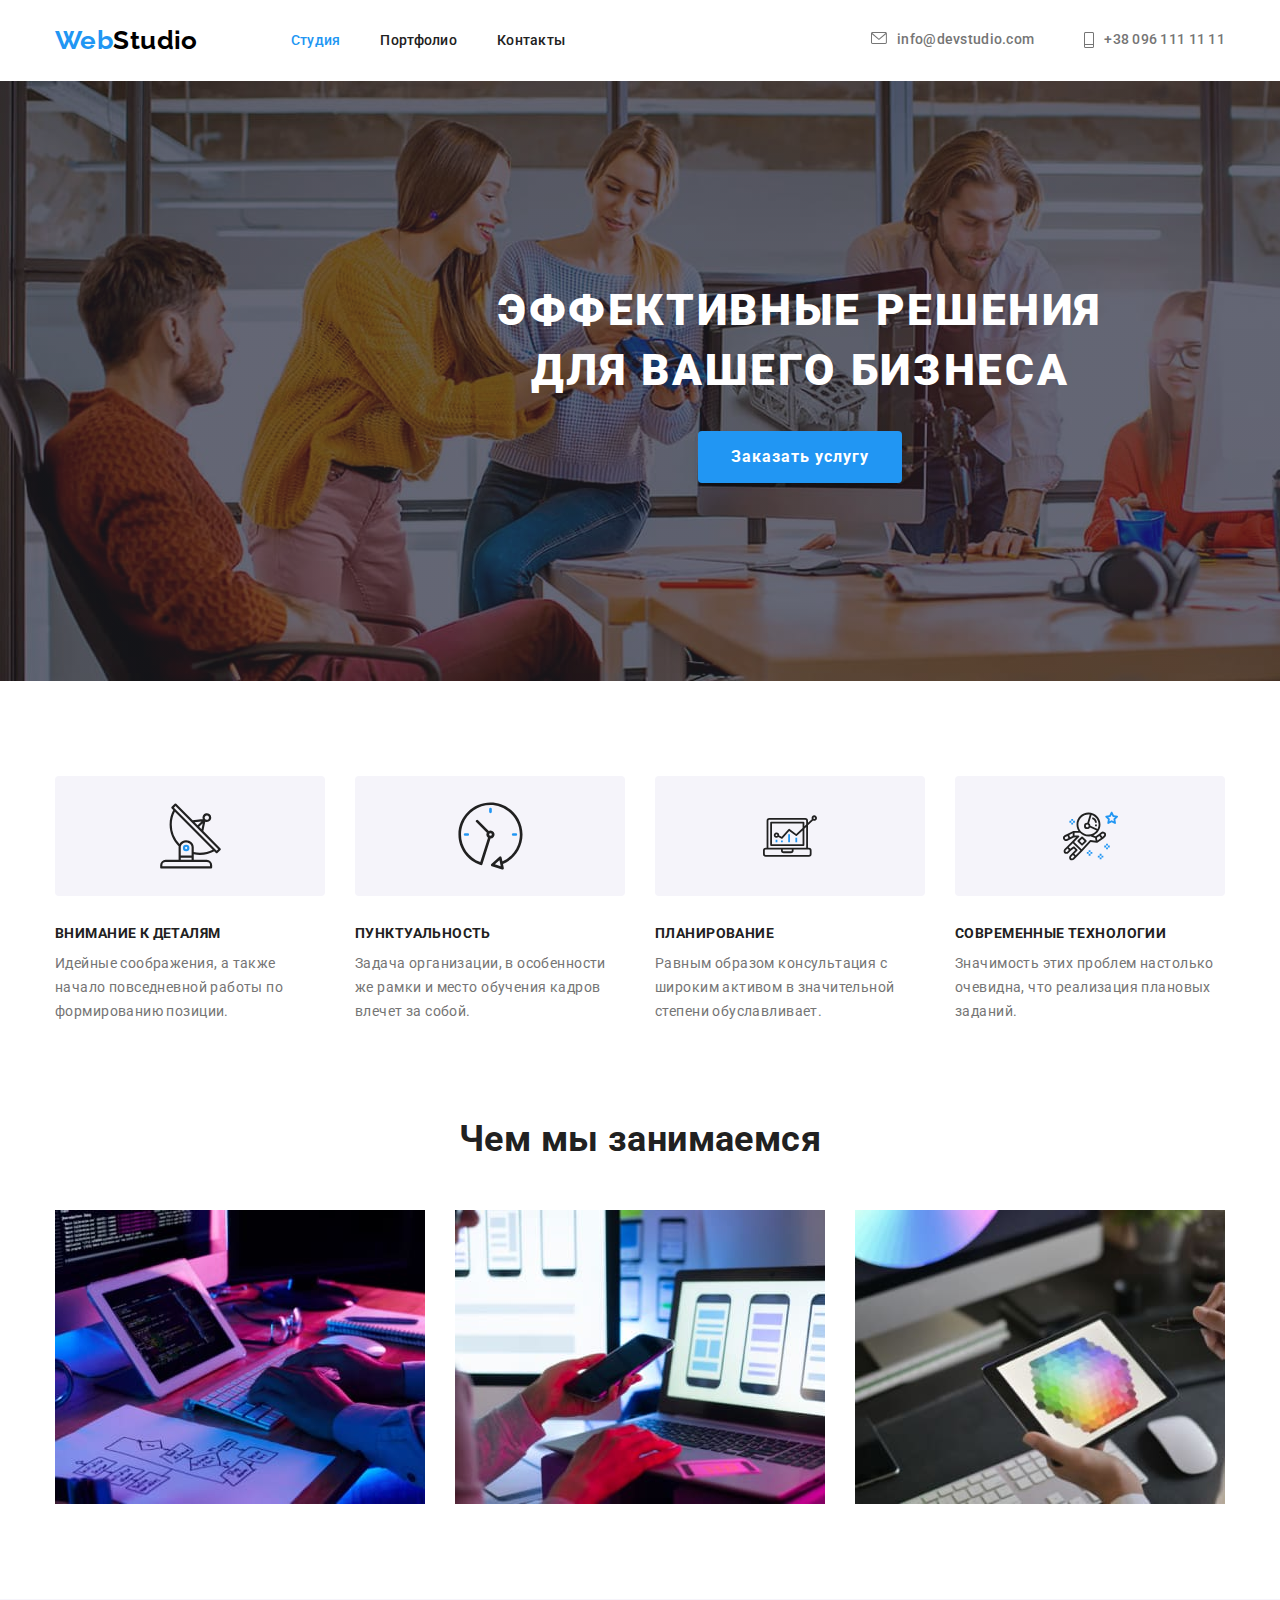
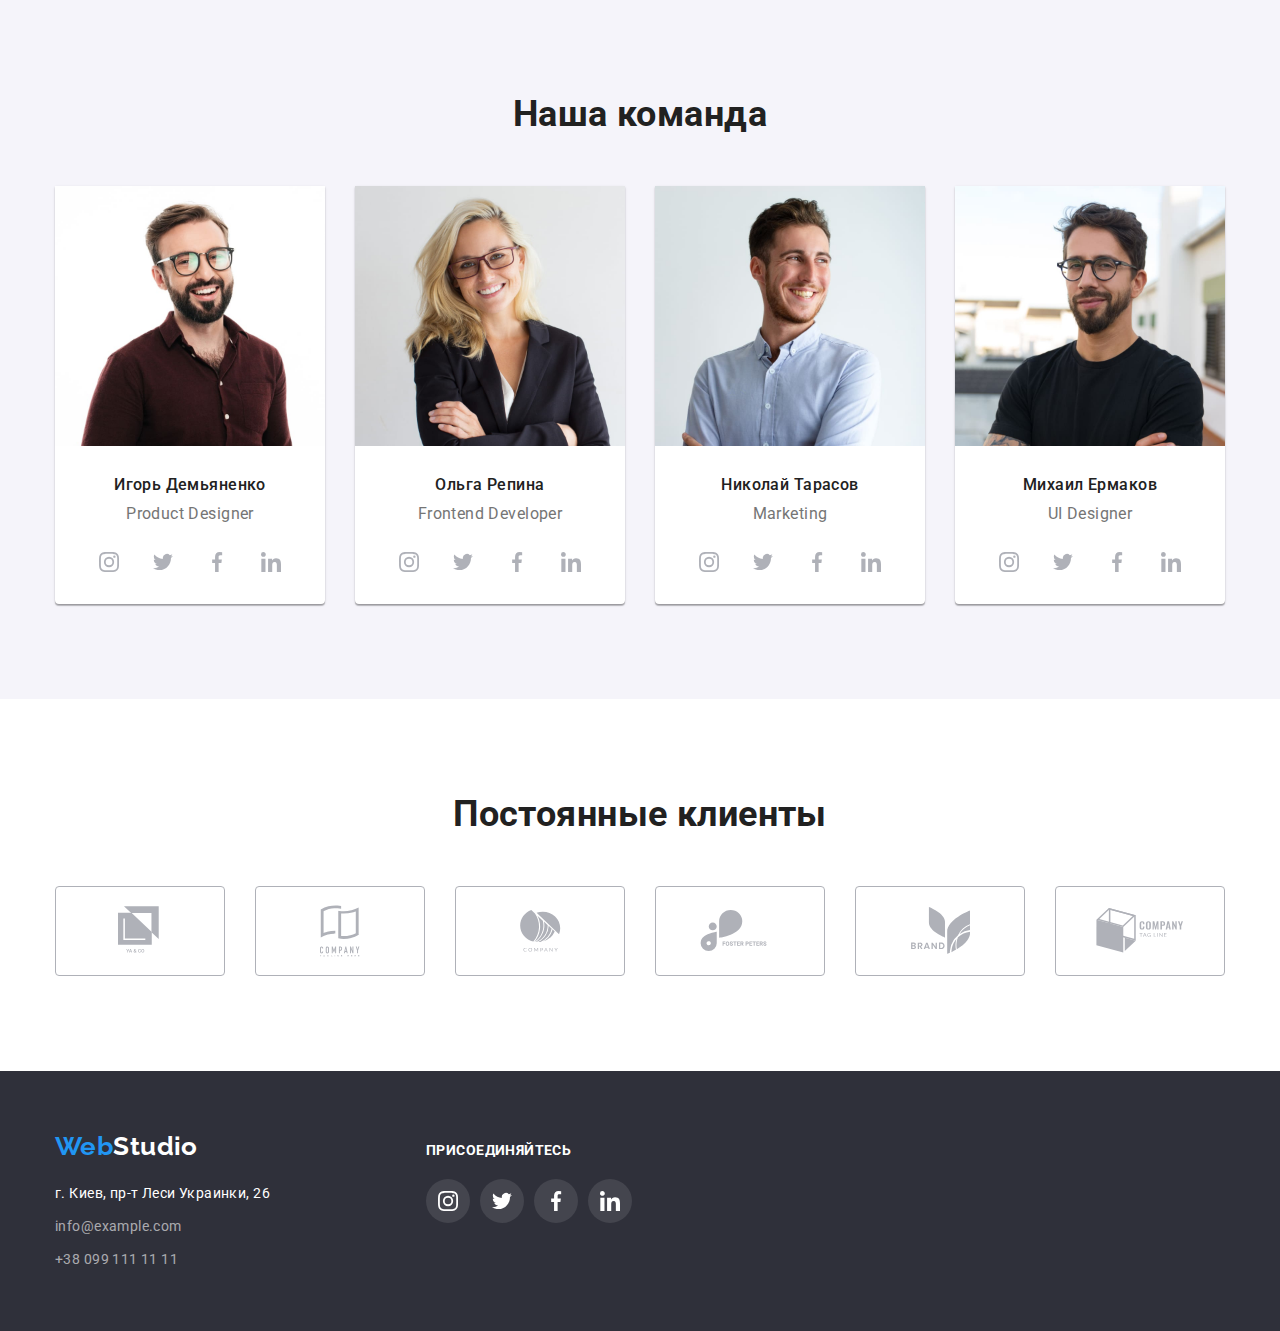
==== commit 4f33a4fb: "6" ====
--- a/index.html
+++ b/index.html
@@ -29,16 +29,17 @@
         </nav>
         <ul class="contacts-header list">
           <li class="contacts-header-item">
-            <a href="mailto:info@devstudio.com" class="link">
-              <svg class="social-icons-svg">
+            <a href="mailto:info@devstudio.com" class="link contacts-link">
+              <svg class="contacts-icons-svg" width="16px" height="12px">
                 <use href="./images/symbol-defs.svg#icon-mail"></use>
             </svg>info@devstudio.com</a>
           </li>
           <li class="contacts-header-item">
-            <a href="tel:+380961111111" class="link">
-              <svg class="social-icons-svg">
+            <a href="tel:+380961111111" class="link contacts-link">
+              <svg class="contacts-icons-svg" width="10px" height="16px">
                 <use href="./images/symbol-defs.svg#icon-phone"></use>
-            </svg>+38 096 111 11 11</a></li>
+            </svg>+38 096 111 11 11</a>
+          </li>
         </ul>
       </div>
     </header>
--- a/css/styles.css
+++ b/css/styles.css
@@ -140,11 +140,27 @@
 
 .contacts-header {
   display: flex;
+  align-items: center;
+}
+
+.contacts-header-item {
+  display: inline-flex;
+  align-items: baseline;
+}
+.contacts-link {
+  display: inline-flex;
+  align-items: contents;
 }
 
 .contacts-header-item:not(:last-child) {
   margin-right: 50px;
 }
+
+.contacts-link:hover .contacts-icons-svg,
+.contacts-link:focus .contacts-icons-svg {
+  fill: var(--accent-color);
+}
+
 .contacts-header .link {
   color: var(--text-color);
 
@@ -154,9 +170,16 @@
   letter-spacing: 0.02em;
   text-decoration: none;
 }
+
 .contacts-header .link:hover,
 .contacts-header .link:focus {
   color: var(--accent-color);
+}
+
+.contacts-icons-svg {
+  margin-right: 10px;
+
+  fill: var(--text-color);
 }
 
 /* footer */
@@ -275,15 +298,19 @@
     ),
     url(../images/bg-fon.jpg);
   background-repeat: no-repeat;
-  background-position: center, center;
-  background-size: cover, cover;
-
+  background-position: center;
+  background-size: cover;
+}
+
+.hero-text-box {
+  width: 1200px;
+  padding-left: 15px;
+  padding-right: 15px;
+  margin-right: auto;
+  margin-left: auto;
   text-align: center;
 }
 
-.hero-text-box {
-  align-items: center;
-}
 .hero-title {
   margin-top: 0;
   margin-bottom: 30px;
@@ -492,6 +519,8 @@
 .button-filter:focus {
   background-color: var(--accent-color);
   color: #ffffff;
+  box-shadow: 0px 3px 1px rgba(0, 0, 0, 0.1), 0px 1px 2px rgba(0, 0, 0, 0.08),
+    0px 2px 2px rgba(0, 0, 0, 0.12);
 }
 
 .underlain {
@@ -533,6 +562,12 @@
   margin-bottom: 30px;
 }
 
+.flex-element:hover,
+.flex-element:focus {
+  box-shadow: 0px 1px 1px rgba(0, 0, 0, 0.12), 0px 4px 4px rgba(0, 0, 0, 0.06),
+    1px 4px 6px rgba(0, 0, 0, 0.16);
+}
+
 .flex-element:nth-child(3n) {
   margin-right: 0;
 }
